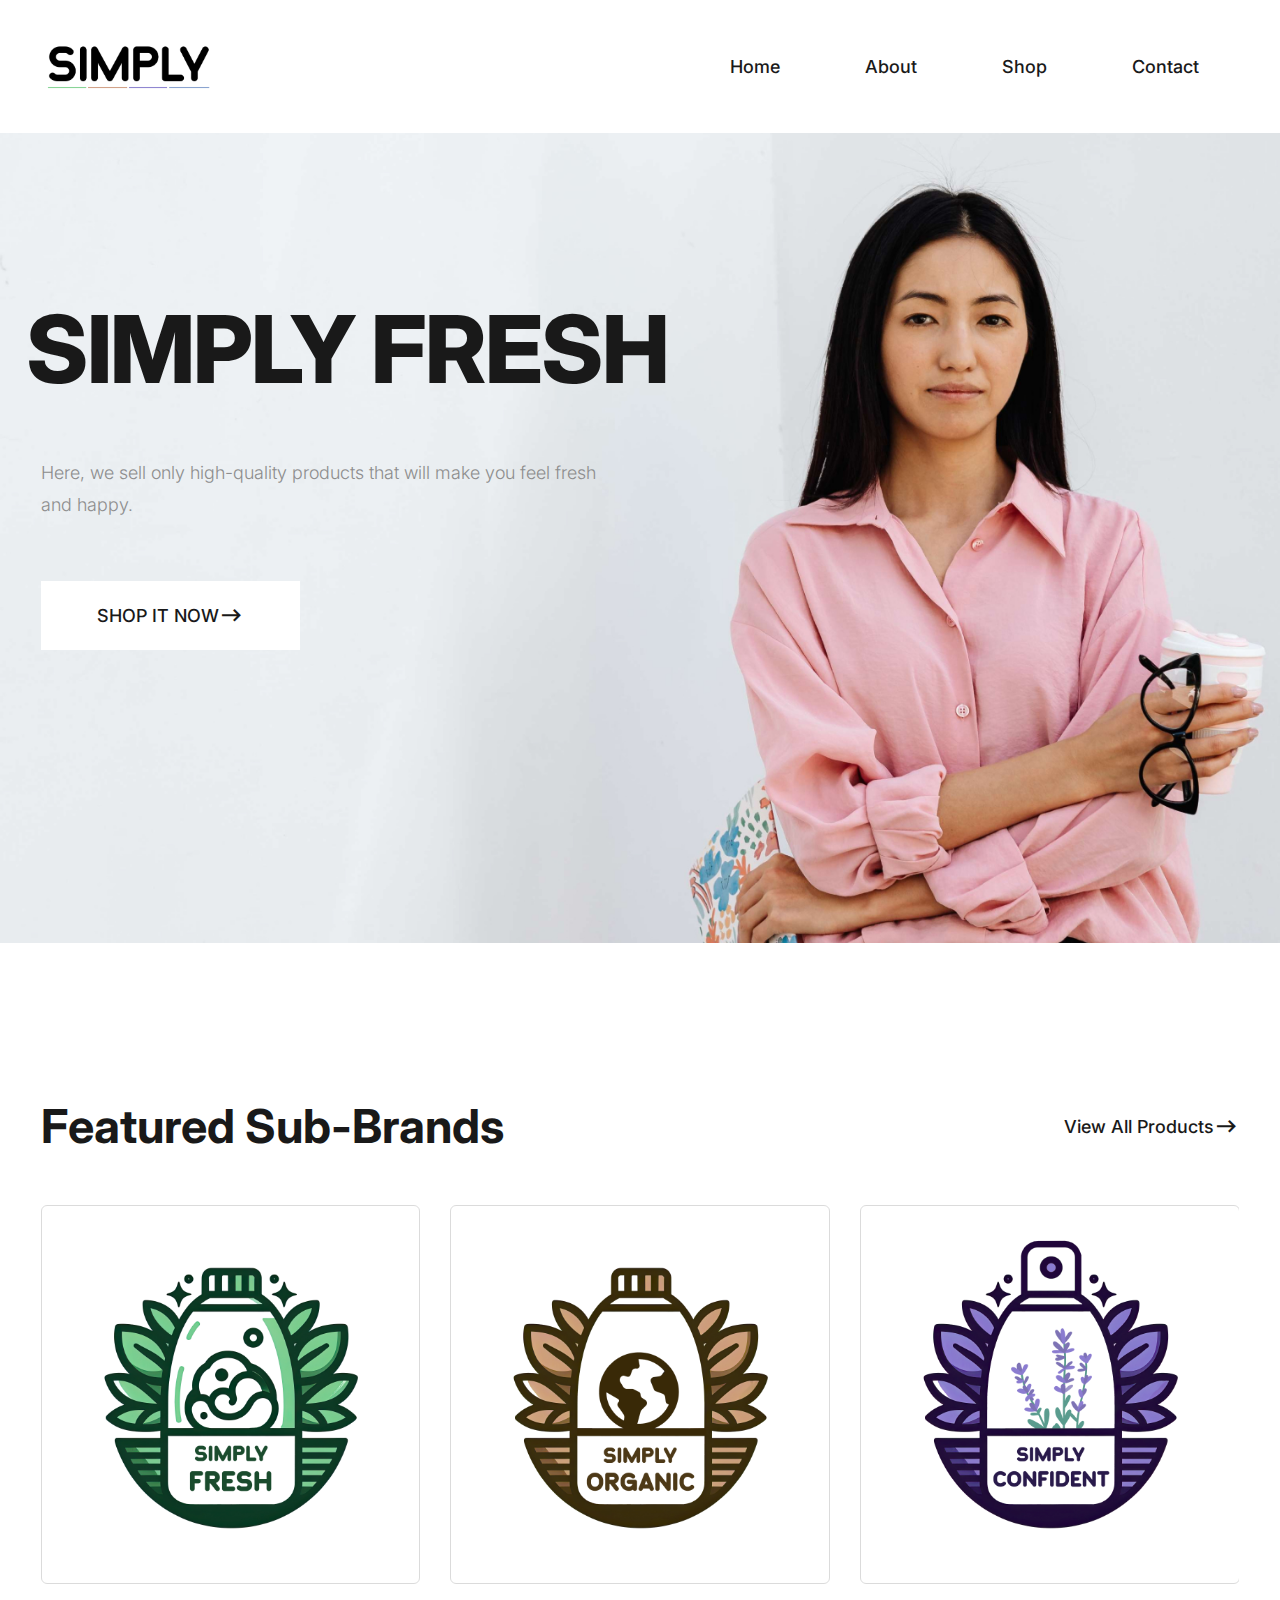
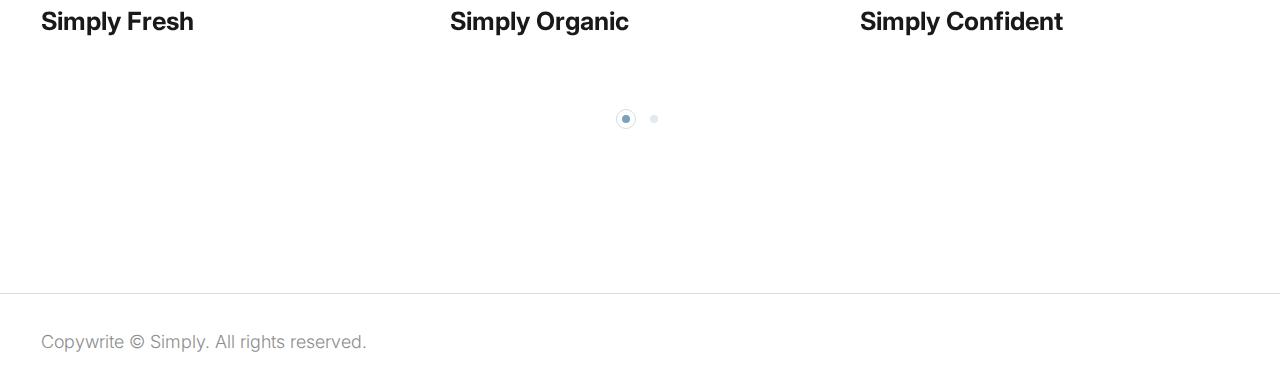
==== index.html @ 4be353be "everthing" ====
<!DOCTYPE html>
<html lang="en">
  <head>
    <title>SIMPLY</title>
    <meta charset="utf-8" />
    <meta http-equiv="X-UA-Compatible" content="IE=edge" />
    <meta name="viewport" content="width=device-width, initial-scale=1.0" />
    <meta name="format-detection" content="telephone=no" />
    <meta name="apple-mobile-web-app-capable" content="yes" />
    <meta name="author" content="" />
    <meta name="keywords" content="" />
    <meta name="description" content="" />
    <link rel="stylesheet" type="text/css" href="css/normalize.css" />
    <link rel="stylesheet" type="text/css" href="icomoon/icomoon.css" />
    <link
      rel="stylesheet"
      type="text/css"
      media="all"
      href="https://maxcdn.bootstrapcdn.com/font-awesome/4.7.0/css/font-awesome.min.css"
    />
    <link rel="stylesheet" type="text/css" href="css/vendor.css" />
    <link rel="stylesheet" type="text/css" href="style.css" />
    <link rel="preconnect" href="https://fonts.googleapis.com" />
    <link rel="preconnect" href="https://fonts.gstatic.com" crossorigin />
    <link
      href="https://fonts.googleapis.com/css2?family=Inter:wght@100;200;300;400;500;600;700;800;900&display=swap"
      rel="stylesheet"
    />
    <!-- script
    ================================================== -->
    <script src="js/modernizr.js"></script>
  </head>
  <body>
    <div class="preloader-wrapper">
      <div class="preloader"></div>
    </div>

    <div class="search-popup">
      <div class="search-popup-container">
        <form role="search" method="get" class="search-form" action="">
          <input
            type="search"
            id="search-form"
            class="search-field"
            placeholder="Type and press enter"
            value=""
            name="s"
          />
          <button type="submit" class="search-submit">
            <a href="#"><i class="icon icon-search"></i></a>
          </button>
        </form>

        <h5 class="cat-list-title">Browse Categories</h5>

        <ul class="cat-list">
          <li class="cat-list-item">
            <a href="shop.html" title="Men Jackets">Men Jackets</a>
          </li>
          <li class="cat-list-item">
            <a href="shop.html" title="Fashion">Fashion</a>
          </li>
          <li class="cat-list-item">
            <a href="shop.html" title="Casual Wears">Casual Wears</a>
          </li>
          <li class="cat-list-item">
            <a href="shop.html" title="Women">Women</a>
          </li>
          <li class="cat-list-item">
            <a href="shop.html" title="Trending">Trending</a>
          </li>
          <li class="cat-list-item">
            <a href="shop.html" title="Hoodie">Hoodie</a>
          </li>
          <li class="cat-list-item">
            <a href="shop.html" title="Kids">Kids</a>
          </li>
        </ul>
      </div>
    </div>
    <header id="header">
      <div id="header-wrap">
        <nav class="primary-nav padding-small">
          <div class="container">
            <div class="row d-flex align-items-center">
              <div class="col-lg-2 col-md-2">
                <div class="main-logo">
                  <a href="index.html">
                    <img src="images/main-logo.png" alt="logo" />
                  </a>
                </div>
              </div>
              <div class="col-lg-10 col-md-10">
                <div class="navbar">
                  <div
                    id="main-nav"
                    class="stellarnav d-flex justify-content-end right"
                  >
                    <ul class="menu-list">
                      <li>
                        <a
                          href="index.html"
                          class="item-anchor"
                          data-effect="About"
                          >Home</a
                        >
                      </li>

                      <li>
                        <a
                          href="about.html"
                          class="item-anchor"
                          data-effect="About"
                          >About</a
                        >
                      </li>

                      <li>
                        <a
                          href="shop.html"
                          class="item-anchor"
                          data-effect="shop"
                          >Shop</a
                        >
                      </li>
                      

                      <li>
                        <a
                          href="contact.html"
                          class="item-anchor"
                          data-effect="Contact"
                          >Contact</a
                        >
                      </li>
                    </ul>
                  </div>
                </div>
              </div>
            </div>
          </div>
        </nav>
      </div>
    </header>

    <section id="billboard" class="overflow-hidden">
      <button class="button-prev">
        <i class="icon icon-chevron-left"></i>
      </button>
      <button class="button-next">
        <i class="icon icon-chevron-right"></i>
      </button>
      <div class="swiper main-swiper">
        <div class="swiper-wrapper">
          <div
            class="swiper-slide"
            style="
              background-image: url('images/banner1.jpg');
              background-repeat: no-repeat;
              background-size: cover;
              background-position: center;
            "
          >
            <div class="banner-content">
              <div class="container">
                <div class="row">
                  <h2 class="banner-title">SIMPLY FRESH</h2>
                  <div class="col-md-6">
                    <p>
                      Here, we sell only high-quality products that
                      will make you feel fresh and happy.
                    </p>
                    <div class="btn-wrap">
                      <a
                        href="shop.html"
                        class="btn btn-light btn-medium d-flex align-items-center"
                        tabindex="0"
                        >Shop it now <i class="icon icon-arrow-io"></i>
                      </a>
                    </div>
                  </div>
                </div>
              </div>
            </div>
          </div>
         
            
          </div>
        </div>
      </div>
    </section>

    <section id="featured-products" class="product-store padding-large">
      <div class="container">
        <div
          class="section-header d-flex flex-wrap align-items-center justify-content-between"
        >
          <h2 class="section-title">Featured sub-brands</h2>
          <div class="btn-wrap">
            <a href="shop.html" class="d-flex align-items-center"
              >View all products <i class="icon icon icon-arrow-io"></i
            ></a>
          </div>
        </div>
        <div class="swiper product-swiper overflow-hidden">
          <div class="swiper-wrapper">
            <div class="swiper-slide">
              <div class="product-item">
                <div class="image-holder">
                  <img
                    src="images/product-item1.jpg"
                    alt="Books"
                    class="product-image"
                  />
                </div>
                
                <div class="product-detail">
                  <h3 class="product-title">
                    <a href="/">Simply Fresh</a>
                  </h3>
                </div>
              </div>
            </div>
            <div class="swiper-slide">
              <div class="product-item">
                <div class="image-holder">
                  <img
                    src="images/product-item2.jpg"
                    alt="Books"
                    class="product-image"
                  />
                </div>
                
                <div class="product-detail">
                  <h3 class="product-title">
                    <a href="/">Simply Organic</a>
                  </h3>
                  
                </div>
              </div>
            </div>
            <div class="swiper-slide">
              <div class="product-item">
                <div class="image-holder">
                  <img
                    src="images/product-item3.jpg"
                    alt="Books"
                    class="product-image"
                  />
                </div>
                
                <div class="product-detail">
                  <h3 class="product-title">
                    <a href="/">Simply Confident</a>
                  </h3>
                  
                </div>
              </div>
            </div>
            <div class="swiper-slide">
              <div class="product-item">
                <div class="image-holder">
                  <img
                    src="images/product-item4.jpg"
                    alt="Books"
                    class="product-image"
                  />
                </div>
                
                <div class="product-detail">
                  <h3 class="product-title">
                    <a href="/">Simply Needs</a>
                  </h3>
                  
                </div>
              </div>
            </div>
          </div>
        </div>
        <div class="swiper-pagination"></div>
      </div>
    </section>

    

    

    

    

    

    

    <hr />
    

    

    

    

    <div id="footer-bottom">
      <div class="container">
        <div
          class="d-flex align-items-center flex-wrap justify-content-between"
        >
          <div class="copyright">
            <p>
               Copywrite © Simply. All rights reserved.           </p>
          </div>
         
        </div>
      </div>
    </div>

    <script src="js/jquery-1.11.0.min.js"></script>
    <script src="js/plugins.js"></script>
    <script src="js/script.js"></script>
  </body>
</html>
---- icomoon/icomoon.css ----
@font-face {
  font-family: 'icomoon';
  src:  url('fonts/icomoon.eot?y7j3bk');
  src:  url('fonts/icomoon.eot?y7j3bk#iefix') format('embedded-opentype'),
    url('fonts/icomoon.ttf?y7j3bk') format('truetype'),
    url('fonts/icomoon.woff?y7j3bk') format('woff'),
    url('fonts/icomoon.svg?y7j3bk#icomoon') format('svg');
  font-weight: normal;
  font-style: normal;
  font-display: block;
}

[class^="icon-"], [class*=" icon-"] {
  /* use !important to prevent issues with browser extensions that change fonts */
  font-family: 'icomoon' !important;
  speak: never;
  font-style: normal;
  font-weight: normal;
  font-variant: normal;
  text-transform: none;
  line-height: 1;

  /* Better Font Rendering =========== */
  -webkit-font-smoothing: antialiased;
  -moz-osx-font-smoothing: grayscale;
}

.icon-chevron-down:before {
  content: "\e908";
}
.icon-mail:before {
  content: "\e914";
}
.icon-map-pin:before {
  content: "\e915";
}
.icon-phone:before {
  content: "\e916";
}
.icon-play:before {
  content: "\e917";
}
.icon-shopping-cart:before {
  content: "\e913";
}
.icon-add:before {
  content: "\e90b";
}
.icon-remove:before {
  content: "\e912";
}
.icon-tags1:before {
  content: "\e90c";
}
.icon-arrow-io:before {
  content: "\e90a";
}
.icon-chevron-left:before {
  content: "\e90d";
}
.icon-chevron-right:before {
  content: "\e90e";
}
.icon-help_outline:before {
  content: "\e90f";
}
.icon-return:before {
  content: "\e906";
}
.icon-user:before {
  content: "\e907";
}
.icon-search:before {
  content: "\e905";
}
.icon-heart:before {
  content: "\e902";
}
.icon-truck:before {
  content: "\e903";
}
.icon-cancel:before {
  content: "\e904";
}
.icon-close:before {
  content: "\e909";
}
.icon-arrow-left:before {
  content: "\e900";
}
.icon-arrow-right:before {
  content: "\e901";
}
.icon-screen-full:before {
  content: "\e910";
}
.icon-right-quote:before {
  content: "\e911";
}
.icon-linkedin2:before {
  content: "\eaca";
}
.icon-instagram:before {
  content: "\ea92";
}
.icon-star-empty:before {
  content: "\e9d7";
}
.icon-star-half:before {
  content: "\e9d8";
}
.icon-star-full:before {
  content: "\e9d9";
}
.icon-tags:before {
  content: "\f02c";
}
.icon-twitter:before {
  content: "\f099";
}
.icon-facebook:before {
  content: "\f09a";
}
.icon-facebook-f:before {
  content: "\f09a";
}
.icon-bars:before {
  content: "\f0c9";
}
.icon-navicon:before {
  content: "\f0c9";
}
.icon-reorder:before {
  content: "\f0c9";
}
.icon-youtube-play:before {
  content: "\f16a";
}
.icon-behance-square:before {
  content: "\f1b5";
}
.icon-pinterest-p:before {
  content: "\f231";
}
---- style.css ----
/*
Theme Name: Ultras
Theme URI: https://templatesjungle.com/
Author: TemplatesJungle
Author URI: https://templatesjungle.com/
Description: Ultras is specially designed product packaged for eCommerce store websites.
Version: 1.1
*/

/*--------------------------------------------------------------
This is main CSS file that contains custom style rules used in this template
--------------------------------------------------------------*/

/*------------------------------------*\
    Table of contents
\*------------------------------------*/

/*------------------------------------------------

CSS STRUCTURE:

1. VARIABLES

2. GENERAL TYPOGRAPHY
  2.1 General Styles
  2.2 Floating & Alignment
  2.3 Forms
  2.4 Lists
  2.5 Code
  2.6 Tables
  2.7 Spacing
  2.8 Utilities
  2.9 Misc
    - Row Border
    - Zoom Effect
  2.10 Buttons
    - Button Sizes
    - Button Shapes
    - Button Color Scheme
    - Button Aligns
  2.11 Section
    - Hero Section
    - Section Title
    - Section Paddings
    - Section Margins
    - Section Bg Colors
    - Content Colors
    - Content Borders

3. EXTENDED TYPOGRAPHY
  3.1 Blockquote / Pullquote
  3.2 Text Highlights

4. CONTENT ELEMENTS
  4.1 Tabs
  4.2 Accordions

5. BLOG STYLES
  5.1 Blog Single Post
  5.2 About Author
  5.3 Comments List
  5.4 Comments Form3

6. SITE STRUCTURE
  6.1 Header
    - Header Menu
    - Nav Sidebar
  6.2 Billboard
  6.3 About Us Section
  6.4 Video Section
  6.5 Selling Products Section
  6.6 Quotation Section
  6.7 Latest Blogs Section
  6.8 Newsletter Section
  6.9 Instagram Section
  6.10 Footer
    - Footer Top
    - Footer Bottom

7. OTHER PAGES
  7.1 About Page
  7.2 Product Detail
    -Quantity
  7.3 Shop Page & Blog Page
    -Sidebar
    -Pagination
  7.4 Shop List Page
  7.5 Single Product
   -Single Product Information
   -Product Tabs
  7.6 Single Post Page
  7.7 Cart Page
  7.8 Wishlist Page
  7.9 Checkout Page
  7.10 Home2 Page
   -Billboard
   -Video Section
   -Categories
  7.11 Coming Soon Page
  7.12 Login Page
  7.13 Error Page
  7.14 Styles Page

    
/*--------------------------------------------------------------
/** 1. VARIABLES
--------------------------------------------------------------*/
:root {
    /* widths for rows and containers
     */
    --header-height       : 160px;
    --header-height-min   : 80px;
}
/* on mobile devices below 600px
 */
@media screen and (max-width: 600px) {
    :root {
        --header-height : 100px;
        --header-height-min   : 80px;
    }
}
/* Theme Colors */
:root {
    --accent-color       : #8d8d8d;
    --dark-color         : #191919;
    --light-color        : #fff;
    --grey-color         : #dbdbdb;
    --light-grey-color   : #fafafa;
    --primary-color      : #6995B1;
    --light-primary-color   : #eef1f3;
}

/* Fonts */
:root {
    --body-font           : "Inter", sans-serif;
    --heading-font        : "Inter", sans-serif;
}


/*----------------------------------------------*/
/* 2 GENERAL TYPOGRAPHY */
/*----------------------------------------------*/

/* 2.1 General Styles
/*----------------------------------------------*/
*, *::before, *::after {
  -webkit-box-sizing: border-box;
  -moz-box-sizing: border-box;
  box-sizing: border-box;
}
html {
  box-sizing: border-box;
}
body {
  font-family: var(--body-font);
  font-size: 18px;
  font-weight: 300;
  line-height: 2;
  color: var(--accent-color);
  margin: 0;
}
body.no-scroll {
    overflow: hidden;
}
a {
  color: var(--dark-color);
  text-decoration: none;
  transition: 0.3s color ease-out;
}
p>a {
  color: var(--primary-color);
}
a.light {
  color: var(--light-color);
}
a:hover {
  text-decoration: none;
  color: var(--primary-color);
}
ul, ol {
  margin-top: 0;
  margin-bottom: 10px;
  margin-left: 0;
}
ul ul,
ol ul,
ul ol,
ol ol {
  margin-top: 5px;
  margin-bottom: 0;
}
ul li, ol li {
  margin-bottom: 5px;
  outline: 0;
}
ul li.active a{
  color: var(--dark-color);
}
ul li:last-child,
ol li:last-child {
  margin-bottom: 0;
}
dl {
  margin-top: 0;
  margin-bottom: 2rem;
}
dt,
dd {
  line-height: 1.42857143;
}
dt {
  font-weight: bold;
}
dd {
  margin-left: 0;
}
button, input, select, textarea {
  font-family: inherit;
  font-size: inherit;
  line-height: inherit;
  outline: 0;
}
figure {
  margin: 0;
}
img {
  display: inline-block;
  border: 0;
  max-width: 100%;
  height: auto;
  vertical-align: middle;
}
::selection {
  background: var(--primary-color);
  color: var(--light-color);
  text-shadow: none;
}
::-moz-selection {
  background: var(--primary-color);
  color: var(--light-color);
  text-shadow: none;
}

::-webkit-input-placeholder {
    color: #7A7A7A; /* WebKit browsers */
}
:-ms-input-placeholder {
    color: #7A7A7A;/* Internet Explorer 10+ */
}

/* Typography */
/*----------------------------------------------*/

h1, .h1, h2, .h2, h3, .h3, h4, .h4, h5, .h5, h6, .h6 {
  font-family: var(--heading-font);
  color: var(--dark-color);
  line-height: 1.2;
}
h1.light, .h1, h2.light, .h2, h3.light, .h3, h4.light, .h4, h5.light, .h5, h6.light, .h6 {
  color: var(--light-color);
}
h1, h2, h3 {
  margin: 25px 0;
  text-transform: capitalize;
}
h5, h6 {
  letter-spacing: 1px;
}
h1, .h1 {
  font-size: 3em;
  line-height: 1.4;
}
h2, .h2 {
  font-size: 2em;
  line-height: 1.4;
}
h3, .h3 {
  font-size: 1.4em;
  line-height: 1.4;
}
h4, .h4 {
  font-size: 1.1em;
  line-height: 1.4;
}
h5, .h5 {
  font-size: .83em;
  line-height: 1.25;
}
h6, .h6 {
  font-size: .67em;
  line-height: 1.1;
}
h1 a, h2 a, h3 a, h4 a, h5 a, h6 a {
  font-weight: inherit;
  color: inherit;
  text-decoration: none;
}
p {
   font-family: var(--body-font);
   font-size: 18px;
   line-height: 1.8;
   margin: 0 0 20px 0;
}
p.dark {
    color: var(--dark-color);
}
p.light {
    color: var(--light-color);
}
p:empty {
  display: none;
}
small {
  font-size: 85%;
}
mark {
  background-color: var(--grey-color);
  padding: 0.28rem;
}
dfn, cite, em, i {
  font-style: italic;
}
::placeholder {
    color: var(--grey-color);
}

/*----------------------------------------------*/
/* 2.1 Floating & Alignment */
/*----------------------------------------------*/

.align-left {
  float: left;
  text-align: left;
}
.align-right {
  float: right;
  text-align: right;
}
.align-center {
  display: block;
  margin-left: auto;
  margin-right: auto;
  text-align: center;
}
/**::after,*/
.container::after,
.row::after,
.clearfix::after {
  display: block;
  clear: both;
  content: "";
}

/** Text Align
--------------------------------------------------------------*/
.text-left {
  text-align: left;
}
.text-right {
  text-align: right;
}
.text-center {
  text-align: center;
}
.text-justify {
  text-align: justify;
}
.text-nowrap {
  white-space: nowrap;
}
.text-lead {
  font-size: 120%;
  line-height: 1.7em;
}
.text-lead strong {
  font-size: 115%;
  font-weight: 500;
}
.text-muted {
  color: var(--primary-color);
}
.text-primary {
  color: var(--primary-color) !important;
}
.text-hide {
  font: 0/0 a;
  color: transparent;
  text-shadow: none;
  background-color: transparent;
  border: 0;
}

/*------------------------------------------------
/* 2.3 Forms
–––––––––––––––––––––––––––––––––––––––––––––––––– */
input[type="email"],
input[type="number"],
input[type="search"],
input[type="text"],
input[type="tel"],
input[type="url"],
input[type="password"],
textarea,
select {
    height: 50px;
    padding: 6px 15px;
    background-color: var(--light-background-color);
    border: 1px solid var(--grey-color);
    border-radius: 4px;
    box-shadow: none;
    box-sizing: border-box; 
  }
/* Removes awkward default styles on some inputs for iOS */
input[type="email"],
input[type="number"],
input[type="search"],
input[type="text"],
input[type="tel"],
input[type="url"],
input[type="password"],
textarea {
  -webkit-appearance: none;
     -moz-appearance: none;
          appearance: none; }
textarea {
  min-height: 130px;
  padding-top: 6px;
  padding-bottom: 6px; }
input[type="email"]:focus,
input[type="number"]:focus,
input[type="search"]:focus,
input[type="text"]:focus,
input[type="tel"]:focus,
input[type="url"]:focus,
input[type="password"]:focus,
textarea:focus,
select:focus {
  border: 1px solid var(--grey-color);
  outline: 0; }
label,
legend {
  display: block;
  margin-bottom: .5rem;
  font-weight: 600; 
}
fieldset {
  padding: 0;
  border-width: 0; 
}
input[type="checkbox"],
input[type="radio"] {
  display: inline; }
label > .label-body {
  display: inline;
  margin-left: .5rem;
  font-weight: normal; }

/*------------------------------------------------
/* 2.4 Lists
–––––––––––––––––––––––––––––––––––––––––––––––––– */
ul {
  list-style: circle inside; }
ol {
  list-style: decimal inside; }
ol, ul {
  padding-left: 0;
  margin-top: 0; }
ul ul,
ul ol,
ol ol,
ol ul {
  margin: 1.5rem 0 1.5rem 3rem;
  font-size: 90%; }
li {
  margin-bottom: 1rem; }

/*------------------------------------------------
/* 2.5 Code
–––––––––––––––––––––––––––––––––––––––––––––––––– */
code {
  padding: .2rem .5rem;
  margin: 0 .2rem;
  border-radius: 4px; 
  background-color: var(--accent-color);
  color: var(--light-color);
}
pre > code {
  display: block;
  padding: 1rem 1.5rem;
  white-space: normal; 
  }

/*------------------------------------------------
/* 2.6 Tables
–––––––––––––––––––––––––––––––––––––––––––––––––– */
th,
td {
  padding: 12px 15px;
  text-align: left;
   }
th:first-child,
td:first-child {
  padding-left: 0; 
  }
th:last-child,
td:last-child {
  padding-right: 0; 
  }

/*------------------------------------------------
/* 2.7 Spacing
–––––––––––––––––––––––––––––––––––––––––––––––––– */
button,
.button {
  margin-bottom: 1rem; }
input,
textarea,
select,
fieldset {
  margin-bottom: 1.5rem; }
pre,
blockquote,
dl,
figure,
table,
form {
  margin-bottom: 2rem; 
}

/*------------------------------------------------
/* 2.8 Utilities
–––––––––––––––––––––––––––––––––––––––––––––––––– */
.u-full-width {
  width: 100%;
  box-sizing: border-box; 
}
.u-max-full-width {
  max-width: 100%;
  box-sizing: border-box; 
}
.u-pull-right {
  float: right; 
}
.u-pull-left {
  float: left; 
}
.list-icon i {
  margin-right: 10px;
}
.list-unstyled {
  list-style: none;
}
.txt-fx .letter {
  opacity: 0;
}
.text-uppercase {
  text-transform: uppercase;
}
.text-capitalize {
  text-transform: capitalize;
}
.overflow-hidden {
    overflow: hidden;
}
.hide {
    display: none !important;
}

/* display flex utilities */
.d-flex {
  display: -ms-flexbox !important;
  display: flex !important;
}
.flex-wrap {
  -ms-flex-wrap: wrap !important;
  flex-wrap: wrap !important;
}

.justify-content-end {
  -ms-flex-pack: justify !important;
  justify-content: end !important;
}
.justify-content-center {
  -ms-flex-pack: justify !important;
  justify-content: center !important;
}
.justify-content-evenly {
  -ms-flex-pack: justify !important;
  justify-content: space-evenly !important;
}
.justify-content-between {
  -ms-flex-pack: justify !important;
  justify-content: space-between !important;
}

.align-items-center {
  -ms-flex-align: center !important;
  align-items: center !important;
}
.align-items-baseline {
  -ms-flex-align: baseline !important;
  align-items: baseline !important;
}
/* disable selction in section title */
.noselect {
  -webkit-touch-callout: none; /* iOS Safari */
    -webkit-user-select: none; /* Safari */
     -khtml-user-select: none; /* Konqueror HTML */
       -moz-user-select: none; /* Old versions of Firefox */
        -ms-user-select: none; /* Internet Explorer/Edge */
            user-select: none; /* Non-prefixed version, currently
                                  supported by Chrome, Edge, Opera and Firefox */
}

/*------------------------------------------------
/* 2.9 Misc
–––––––––––––––––––––––––––––––––––––––––––––––––– */
/* -Row Border
------------------------------------------*/
hr {
  margin-top: 2rem;
  margin-bottom: 2rem;
  border-width: 0;
  border-top: 1px solid var(--grey-color); 
}

/* -Zoom Effect
------------------------------------------*/
.zoom-effect {
    position: relative;
    overflow: hidden;
}
.zoom-effect img {
    max-width: 100%;
    -webkit-transition: 0.6s ease-out;
    -moz-transition: 0.6s ease-out;
    transition: 0.6s ease-out;
}
.zoom-effect:hover img {
    -webkit-transform: scale(1.1,1.1);
    -moz-transform: scale(1.1,1.1);
    transform: scale(1.1,1.1);
}
.zoom-effect:before {
    content: "";
    display: block;
    width: 100%;
    height: 100%;
    top: 0;
    left: 0;
    position: absolute;
    background: rgba(0,0,0,0.3);
    z-index: 2;
    opacity: 0;
    -moz-transition: 0.5s ease;
    -webkit-transition: 0.5s ease;
    transition: 0.5s ease;
}
.zoom-effect:hover:before {
    opacity: 1;
    cursor: pointer;
}


/*--------------------------------------------------------------
/** 2.10 Buttons
--------------------------------------------------------------*/
a.btn,
input[type="button"],
input[type="submit"],
input[type="reset"],
input[type="file"],
button {
  background-image: none;
  background: var(--dark-color);
  text-decoration: none !important;
  display: inline-block;
  position: relative;
  border: 2px solid transparent;
  border-radius: 0;
  padding: 0.75em 1.5em;
  margin-top: 15px;
  font-family: var(--body-font);
  font-size: 15px;
  font-weight: 500;
  line-height: normal;
  text-align: center;
  text-transform: uppercase;
  color: var(--light-color);
  z-index: 1;
  cursor: pointer;
  white-space: nowrap;
  vertical-align: middle;
  -webkit-transition: all 0.3s ease-in;
  transition: all 0.3s ease-in;
  -ms-touch-action: manipulation;
  touch-action: manipulation;
  -webkit-user-select: none;
  -moz-user-select: none;
  -ms-user-select: none;
  user-select: none;
}
.btn:hover,
.btn:focus,
input[type="button"]:focus,
input[type="button"]:hover,
input[type="submit"]:focus,
input[type="submit"]:hover,
input[type="reset"]:focus,
input[type="reset"]:hover,
input[type="file"]:focus,
input[type="file"]:hover,
button:focus,
button:hover {
  text-decoration: none;
  outline: 0;
}
.light .btn:hover {
  color: var(--light-color);
}
.btn:last-child {
  margin-right: 0;
}
.btn:active,
.btn.btn-outline-light:active,
.btn.btn-outline-dark:active,
.btn.btn-outline-accent:active,
input[type="button"]:active,
input[type="submit"]:active,
input[type="reset"]:active,
input[type="file"]:active,
button:active {
  outline: 0;
  background-image: none;
  -webkit-box-shadow: inset 0 1px 3px rgba(0, 0, 0, 0.3);
  box-shadow: inset 0 1px 3px rgba(0, 0, 0, 0.3);
}
.btn.disabled,
.btn[disabled],
fieldset[disabled] .btn {
  cursor: not-allowed;
  opacity: 0.65;
  box-shadow: none;
}
a.btn.disabled,
fieldset[disabled] a.btn {
  pointer-events: none;
}

/* - Button Sizes
------------------------------------------------------------- */
.btn.btn-small {
  padding: 0.8em 1.8em;
  font-size: 0.65em;
}
.btn.btn-medium {
  padding: 1.1em 3.0em;
  font-size: 1.0em;
}
.btn.btn-large {
  padding: 1.5em 5.5em;
  font-size: 1.3em;
}

/* - Button Shapes
------------------------------------------------------------- */
.btn.btn-rounded,
.btn.btn-rounded::after {
  border-radius: 6px;
}
.btn.btn-pill,
.btn.btn-pill::after {
  border-radius: 2em;
}
/* button outline */
.btn.btn-outline-dark,
.btn.btn-outline-light,
.btn.btn-outline-accent {
  background: transparent;
  text-shadow: none;
  box-shadow: none;
}
.btn.btn-outline-dark:hover::after,
.btn.btn-outline-light:hover::after {
  background-color: transparent;
}
.btn.btn-outline-dark {
  border-color: rgba(0,0,0,1);
  color: var(--dark-color);
}
.btn.btn-outline-dark:hover {
  background: var(--dark-color);
  color: var(--light-color);
}
.btn.btn-outline-accent {
  border-color: var(--accent-color);
  color: var(--accent-color);
}
.btn.btn-outline-accent:hover {
  background: var(--accent-color);
  color: var(--light-color);
}
.btn.btn-outline-light {
  border-color: rgba(255,255,255,0.5);
  color: var(--light-color);
}
.btn.btn-outline-light:hover {
  border-color: rgba(0,0,0,0.5);
  color: var(--dark-color);
}
.btn.btn-outline-primary {
  background: transparent;
  border-color: var(--primary-color);
  color: var(--dark-color);
}
.btn.btn-outline-primary:hover {
  border-color: var(--dark-color);
  color: var(--dark-color) !important;
}
.btn.btn-full {
  display: block;
  margin: .85em 0;
  width: 100%;
  text-align: center;
}

/* - Buttons Color Scheme
------------------------------------------------------------- */
.btn.btn-dark {
  background: var(--dark-color);
  color: var(--light-color);
}
.btn.btn-dark:hover {
  background: var(--primary-color);
}
.btn.btn-light {
  background: var(--light-color);
  color: var(--dark-color);
}
.btn.btn-light:hover {
  background: var(--dark-color);
  color: var(--light-color);
}
.btn.btn-grey {
  background: var(--grey-color);
  color: var(--dark-color);
}
.btn.btn-grey:hover {
  background: var(--primary-color);
  color: var(--light-color);
}
.btn.btn-accent {
  color: var(--light-color);
  background-color: var(--accent-color);
}
.btn.btn-accent:hover {
  color: var(--light-color) !important;
  background-color: var(--primary-color);
}
.btn.btn-primary {
  background: var(--primary-color);
  color: var(--light-color);
}
.btn.btn-primary:hover {
  background-color: var(--dark-color);
  color: var(--light-color);
}

/* - Buttons Aligns
------------------------------------------------------------- */
.btn-left{
  text-align: left;
  display: block;
}
.btn-center{
  text-align: center;
  display: block;
}
.btn-right{
  text-align: right;
  display: block;
}

/* - Buttons With Arrow
------------------------------------------------------------- */
.btn-wrap {
  font-weight: 500;
  text-transform: capitalize;
  width: fit-content;
}
.btn-wrap:hover i.icon.icon-arrow-io {
  transform: translate3d(5px,0,0) rotate(-180deg);
}
.btn-wrap i.icon.icon-arrow-io {
  display: inline-block;
  font-size: 1.4em;
  transform: rotate(-180deg);
  transition: transform 0.3s ease-out;
}

/*----------------------------------------------*/
/* 2.11 Images */
/*----------------------------------------------*/

/*--- Image Dimension
-----------------------------------------------*/
img.video-image,
img.post-image,
img.insta-image {
    width: 100%;
    height: auto;
    object-fit: cover;
}
img.large-image {
    width: 100%;
    height: 660px;
    object-fit: cover;
}
img.small-image {
    width: 100%;
    height: 320px;
    object-fit: cover;
}
img.single-image {
    width: 100%;
    height: 810px;
    object-fit: cover;
}
img.brand-image {
    max-width: 100%;
    height: auto;
    margin: 20px;
}

/*--- Image Shape
-----------------------------------------------*/
img.image-rounded {
   border-radius: 10px;
}
img.image-circle {
   border-radius: 50%;
}

/*----------------------------------------------*/
/* 2.12 Section */
/*-----------------------------------------------------------*/

/* site-banner */
/*----------------------------------------------*/
.site-banner{
  text-align: center;
}
.site-banner h1.page-title{
    font-size: 7.2em;
    font-weight: 800;
    line-height: 1em;
    letter-spacing: -0.02em;
    text-transform: capitalize;
    color: var(--dark-color);
}
.breadcrumbs a:hover{
  color: var(--accent-color);
}
.breadcrumbs{
  color: var(--accent-color);
}
.breadcrumbs .item{
  text-transform: capitalize;
}
@media screen and (max-width: 1099px) {
  .site-banner h1.page-title{
      font-size: 6em;
  }
}
@media screen and (max-width: 768px) {
  .site-banner h1.page-title{
      font-size: 4.6em;
  }
}
@media screen and (max-width: 600px) {
  .site-banner h1.page-title{
      font-size: 3.2em;
  }
}

/* Hero section
/*----------------------------------------------*/
.hero-section {
    position: relative;
}
.hero-section h2 {
    font-size: 1.8em;
    text-transform: none;
}

/*--- Section Title
-----------------------------------------------*/
.section-header {
    width: 100%;
    padding-bottom: 20px;
}
.section-title {
    font-size: 2.6em;
    font-weight: 700;
}

/*--- Widget Title
-----------------------------------------------*/
h5.widget-title {
    letter-spacing: 0;
    font-size: 1.3em;
    font-weight: 800;
    margin-top: 0;
    margin-bottom: 20px;
}

/*--- Product Title
-----------------------------------------------*/
h2.product-title{
    font-size: 2.6em;
    margin: 0;
}

/* - Section Padding
--------------------------------------------------------------*/
.padding-xsmall {
  padding-top: 0.5em;
  padding-bottom: 0.5em;
}
.padding-small {
  padding-top: 2em;
  padding-bottom: 2em;
}
.padding-medium {
  padding-top: 4em;
  padding-bottom: 4em;
}
.padding-large {
  padding-top: 7em;
  padding-bottom: 7em;
}
.padding-xlarge {
  padding-top: 9.5em;
  padding-bottom: 9.5em;
}
.padding-2xlarge {
  padding-top: 15em;
  padding-bottom: 15em;
}

/* no padding */
.no-padding-top {
  padding-top: 0 !important;
}
.no-padding-bottom {
  padding-bottom: 0 !important;
}
.no-gutter {
  padding: 0 !important;
}

/* no padding and margin */
.no-padding {
  padding: 0;
}
.no-margin {
  margin: 0;
}
.no-margin-bottom {
  margin-bottom: 0 !important;
}

/* - Section margin
--------------------------------------------------------------*/
.margin-small {
  margin-top: 3em;
  margin-bottom: 3em;
}
.margin-medium {
  margin-top: 4.5em;
  margin-bottom: 4.5em;
}
.margin-large {
  margin-top: 6em;
  margin-bottom: 6em;
}
.margin-xlarge {
  margin-top: 7.5em;
  margin-bottom: 7.5em;
}

@media only screen and (max-width: 768px) {
  .margin-small,
  .margin-medium,
  .margin-large,
  .margin-xlarge {
    margin-top: 1em;
    margin-bottom: 1em;
  }
}

/* - Section Bg Colors
--------------------------------------------------------------*/
.bg-light {
  background-color: var(--light-color) !important;
}
.bg-accent {
  background-color: var(--accent-color) !important;
}
.bg-grey {
  background-color: var(--grey-color) !important;
}
.bg-dark-grey {
  background-color: var(--dark-grey-color) !important;
}
.bg-light-grey {
  background-color: var(--light-grey-color) !important;
}
.bg-primary {
  background-color: var(--primary-color) !important;
}
.bg-light-primary {
  background-color: var(--light-primary-color) !important;
}

/* - Content Colors
--------------------------------------------------------------*/
.content-light h1, .content-light h2, .content-light h3, .content-light h4, .content-light h5, .content-light h6 {
  color: var(--light-color);
}
.primary-color h1, .primary-color h2, .primary-color h3, .primary-color h4, .primary-color h5, .primary-color h6 {
  color: var(--primary-color);
}
.content-light a,
.content-light {
  color: var(--light-color);
}
.content-light a:hover {
  color: var(--light-color);
}
.content-light li.menu-item .icon{
    color: var(--light-color);
}
.content-dark h1, .content-dark h2, .content-dark h3, .content-dark h4, .content-dark h5, .content-dark h6 {
  color: var(--dark-color);
}
.content-dark a,
.content-dark {
  color: var(--dark-color);
}
.content-dark a:hover {
  color: var(--dark-color);
}
.content-dark li.menu-item .icon{
    color: var(--dark-color);
}

/* - Content Border
--------------------------------------------------------------*/
table.border-bottom tr {
    border-bottom: 1px solid rgba(0,0,0,0.125);
}
.content-light table.border-bottom tr {
    border-bottom: 1px solid rgba(255,255,255,0.3);
}
.border-top {
   border-top: 1px solid rgba(0,0,0,0.125);
}
.content-light .border-top {
   border-top: 1px solid rgba(255,255,255,0.3);
}
.border-right {
   border-right: 1px solid rgba(0,0,0,0.125);
}
.content-light .border-right {
   border-bottom: 1px solid rgba(255,255,255,0.3);
}
.border-bottom {
   border-bottom: 1px solid rgba(0,0,0,0.125);
}
.content-light .border-bottom {
   border-bottom: 1px solid rgba(255,255,255,0.3);
}
.border-left {
   border-left: 1px solid rgba(0,0,0,0.125);
}
.content-light .border-left {
   border-left: 1px solid rgba(255,255,255,0.3);
}

/* - Content Border None
--------------------------------------------------------------*/
.no-border-top {
   border-top: none !important;
}
.no-border-right {
   border-right: none !important;
}
.no-border-bottom {
   border-bottom: none !important;
}
.no-border-left {
   border-left: none !important;
}

/*====================================================================*/
/* 3. EXTENDED TYPOGRAPHY */
/*====================================================================*/
/*----------------------------------------------*/
/* 3.1 Blockquote /Pullquote */
/*----------------------------------------------*/
.single-post .content p:first-child, 
.quote blockquote, blockquote, 
.single-post .content blockquote p, 
.pullquote-right, 
.pullquote-left {
    font-family: var(--heading-font);
    font-size: 1.5em;
    line-height: 1.4em;
    font-weight: 500;
    letter-spacing: 2px;
    font-style: normal;
    margin: 0 0 20px;
    padding: 20px 40px;
}
.pullquote-right, .pullquote-left {
  width: 40%;
} 
blockquote cite {
  display: block;
  font-size: 0.8em;
  margin-top: 20px;
  font-style: italic;
}
.pullquote-left {
  float: left;
  margin: 20px 20px 20px 0;
} 
.pullquote-right {
  float: right;
  margin: 20px 0 20px 20px;
}
  
/*----------------------------------------------*/
/* 3.2 Text Highlights */
/*----------------------------------------------*/
.highlight {
  background: var(--primary-color);
  color: var(--light-color);
  padding: 1px 5px;
}

/*====================================================================*/
/* 4. CONTENT ELEMENTS */
/*====================================================================*/

/*--------------------------------------------------------------
/** 4.1 General Tabs
--------------------------------------------------------------*/
.nav {
  display: flex;
  flex-wrap: wrap;
  padding-left: 0;
  margin-bottom: 0;
  list-style: none;
}
.nav-link {
  display: block;
  padding: 0.5rem 1rem;
  text-decoration: none;
  transition: color 0.15s ease-in-out, background-color 0.15s ease-in-out, border-color 0.15s ease-in-out;
}
@media (prefers-reduced-motion: reduce) {
  .nav-link {
    transition: none;
  }
}
.nav-link:hover, .nav-link:focus {
  color: var(--accent-color);
}
.nav-link.disabled {
  color: #6c757d;
  pointer-events: none;
  cursor: default;
}
.nav-tabs {
  border-bottom: 1px solid #dee2e6;
}
.nav-tabs .nav-link {
  color: #999;
  padding: 10px 30px;
  margin-bottom: -1px;
  background: none;
  border: 1px solid transparent;
  border-top-left-radius: 0.25rem;
  border-top-right-radius: 0.25rem;
}
.nav-tabs .nav-link:hover, .nav-tabs .nav-link:focus {
  border-color: #e9ecef #e9ecef #dee2e6;
  isolation: isolate;
}
.nav-tabs .nav-link.disabled {
  color: #6c757d;
  background-color: transparent;
  border-color: transparent;
}
.nav-tabs .nav-link.active,
.nav-tabs .nav-item.show .nav-link {
  color: #495057;
  border-color: #dee2e6 #dee2e6 #fff;
}
.nav-tabs .dropdown-menu {
  margin-top: -1px;
  border-top-left-radius: 0;
  border-top-right-radius: 0;
}
.nav-pills .nav-link {
  background: none;
  border: 0;
  border-radius: 0.25rem;
}
.nav-pills .nav-link.active,
.nav-pills .show > .nav-link {
  color: #fff;
  background-color: #0d6efd;
}
.nav-fill > .nav-link,
.nav-fill .nav-item {
  flex: 1 1 auto;
  text-align: center;
}
.nav-justified > .nav-link,
.nav-justified .nav-item {
  flex-basis: 0;
  flex-grow: 1;
  text-align: center;
}
.nav-fill .nav-item .nav-link,
.nav-justified .nav-item .nav-link {
  width: 100%;
}
.bootstrap-tabs .tab-content {
  padding: 20px 0;
}
.bootstrap-tabs .tab-content > .tab-pane {
  display: none;
}
.bootstrap-tabs .tab-content > .active {
  display: block;
}

/*--------------------------------------------------------------
/** 4.2 Accordions
--------------------------------------------------------------*/
.collapse:not(.show) {
  display: none;
}
.collapsing {
  height: 0;
  overflow: hidden;
  transition: height 0.35s ease;
}
@media (prefers-reduced-motion: reduce) {
  .collapsing {
    transition: none;
  }
}
.accordion-button {
  position: relative;
  display: flex;
  align-items: center;
  width: 100%;
  padding: 1rem 1.25rem;
  margin: 0;
  font-size: 1rem;
  color: var(--dark-color);
  text-align: left;
  border: 0;
  border-radius: 0;
  box-shadow: none;
  overflow-anchor: none;
  background-color: var(--light-background-color);
  transition: color 0.15s ease-in-out, background-color 0.15s ease-in-out, border-color 0.15s ease-in-out, box-shadow 0.15s ease-in-out, border-radius 0.15s ease;
}
@media (prefers-reduced-motion: reduce) {
  .accordion-button {
    transition: none;
  }
}
.accordion-button:not(.collapsed)::after {
  background-image: url(data:image/svg+xml,%3csvg xmlns='http://www.w3.org/2000/svg' viewBox='0 0 16 16' fill='%23212529'%3e%3cpath fill-rule='evenodd' d='M1.646 4.646a.5.5 0 0 1 .708 0L8 10.293l5.646-5.647a.5.5 0 0 1 .708.708l-6 6a.5.5 0 0 1-.708 0l-6-6a.5.5 0 0 1 0-.708z'/%3e%3c/svg%3e);
  transform: rotate(-180deg);
}
.accordion-button::after {
  flex-shrink: 0;
  width: 1.25rem;
  height: 1.25rem;
  margin-left: auto;
  content: "";
  background-image: url("data:image/svg+xml,%3csvg xmlns='http://www.w3.org/2000/svg' viewBox='0 0 16 16' fill='%23212529'%3e%3cpath fill-rule='evenodd' d='M1.646 4.646a.5.5 0 0 1 .708 0L8 10.293l5.646-5.647a.5.5 0 0 1 .708.708l-6 6a.5.5 0 0 1-.708 0l-6-6a.5.5 0 0 1 0-.708z'/%3e%3c/svg%3e");
  background-repeat: no-repeat;
  background-size: 1.25rem;
  transition: transform 0.2s ease-in-out;
}
@media (prefers-reduced-motion: reduce) {
  .accordion-button::after {
    transition: none;
  }
}
.accordion-button:hover {
  z-index: 2;
}
.accordion-button:focus {
  z-index: 3;
  outline: 0;
  box-shadow: none;
}
.accordion-header {
  margin: 0;
}
.accordion-item {
  background-color: var(--light-background-color);
  border-bottom: 1px solid rgba(0, 0, 0, 0.125);
}
.accordion-body {
  padding: 1rem 1.25rem;
}
.accordion-flush .accordion-collapse {
  border-width: 0;
}
.accordion-flush .accordion-item {
  border-right: 0;
  border-left: 0;
  border-radius: 0;
}
.accordion-flush .accordion-item:first-child {
  border-top: 0;
}
.accordion-flush .accordion-item:last-child {
  border-bottom: 0;
}
.accordion-flush .accordion-item .accordion-button {
  border-radius: 0;
}

/*--- Tooltip
-----------------------------------------------*/
.tooltip .tooltip-text {
    width: 120px;
    background-color: var(--primary-color);
    color: var(--light-color);
    font-size: 14px;
    text-align: center;
    position: absolute;
    top: -49px;
    left: -40px;
    z-index: 1;
    padding: 10px 0;
    visibility: hidden;
    border-radius: 20px;
}
.tooltip:hover .tooltip-text {
  visibility: visible;
}


/*====================================================================*/
/* 5. BLOG STYLES */
/*====================================================================*/

/* 5.1 Blog Single Post
------------------------------------------*/
/* breadcrumbs */
.breadcrumbs span {
  display: inline-block;
}

/* 5.2 About Author
------------------------------------------*/
.author-post {
  padding-left: 30px;
}
.author-post h4 {
  margin: 0;
  font-weight: 700;
  text-transform: none;
}

/* 5.3 Comments List
------------------------------------------*/
.comment-list .comment-item {
    display: flex;
}
.comment-item .comment-meta {
    display: flex;
    align-items: baseline;
}
.comment-meta span.meta-date {
    font-size: 13px;
    padding-right: 50px;
}
.comments-wrap .child-comments {
  padding-left: 50px;
}
.commentor-image {
  width: 80px;
  height: 80px;
}
/* 5.4 Comments Form
------------------------------------------*/
.comment-respond .comment-form {
  display: flex;
}

/*----------------------------------------------*/
/* 6. SITE STRUCTURE */
/*----------------------------------------------*/

/* 6.1 Header
--------------------------------------------------------------*/

/* Preloader */
.preloader-wrapper {
  width: 100%;
  height: 100vh;
  margin: 0 auto;
  position: absolute;
  top: 0;
  left: 0;
  z-index: 999900;
  background: #fff;
}

.preloader-wrapper .preloader {
  margin: 20% auto 0;
  transform: translateZ(0);
}

.preloader:before,
.preloader:after {
  content: '';
  position: absolute;
  top: 0;
}

.preloader:before,
.preloader:after,
.preloader {
  border-radius: 50%;
  width: 2em;
  height: 2em;
  animation: animation 1.2s infinite ease-in-out;
}

.preloader {
  animation-delay: -0.16s;
}

.preloader:before {
  left: -3.5em;
  animation-delay: -0.32s;
}

.preloader:after {
  left: 3.5em;
}

@keyframes animation {
  0%,
  80%,
  100% {
    box-shadow: 0 2em 0 -1em #333;
  }
  40% {
    box-shadow: 0 2em 0 0 #333;
  }
}

/* -- Header Top
--------------------------------------------------------------*/
.secondary-nav,
.secondary-nav p {
    line-height: 2.5em;
 }
.secondary-nav li {
    padding-right: 10px;
}
.secondary-nav li:last-child {
    padding-right: 0;
}
.secondary-nav a {
    color: var(--accent-color);
}
.secondary-nav a:hover {
    color: var(--dark-color);
}
.secondary-nav ul,
.secondary-nav li,
.secondary-nav p {
    margin-bottom: 0;
}
@media only screen and (max-width: 768px) {
    .header-contact, .shipping-purchase{
      display: none;
    }
}

/* submenu */
.stellarnav ul ul {
  background: var(--dark-color);
}
.stellarnav ul ul a {
  color: var(--light-color);
}
.stellarnav.desktop li.has-sub a{
  padding-right: 30px;
}
.menu-list a.item-anchor{
  text-transform: capitalize;
}
.menu-list a.item-anchor.active{
  color: var(--primary-color);
}
.menu-list a.item-anchor:hover{
  color: var(--primary-color);
}
.menu-item.has-sub .submenu a.item-anchor{
  padding-right: 15px;
}
.menu-list .submenu a.item-anchor:hover{
  color: var(--light-color);
  background-color: #343434;
}
.menu-list .submenu a.item-anchor.active{
  color: var(--light-color);
  background-color: #343434;
}

/* Search Bar
------------------------------------------------------------- */

/** Search Form
--------------------------------------------------------------*/
.search-form input[type="search"].search-field {
  width: 100%;
  border: 2px solid var(--grey-color);
  transition: ease-in;
  transition-duration: 0.2s;
  border-radius: 50px;
  padding: 10px 40px;
}
.search-form input[type="search"].search-field:focus {
  border: 2px solid var(--dark-color);
}
.search-form button {
  position: absolute;
  top: 6px;
  right: 9px;
  background: transparent;
  border: none;
  box-shadow: none;
}

/** Search Popup
--------------------------------------------------------------*/
.search-popup {
  background-color: #fff;
  position: fixed;
  left: 0;
  top: 0;
  width: 100%;
  height: 100%;
  opacity: 0;
  visibility: hidden;
  z-index: 9999;
  -webkit-transition: opacity 0.3s 0s, visibility 0s 0.3s;
  -moz-transition: opacity 0.3s 0s, visibility 0s 0.3s;
  transition: opacity 0.3s 0s, visibility 0s 0.3s;
}
.search-popup.is-visible {
  opacity: 1;
  visibility: visible;
  cursor: -webkit-image-set(url("data:image/svg+xml;charset=utf8,%3Csvg xmlns='http://www.w3.org/2000/svg' width='20' height='20' viewBox='0 0 20 20'%3E%3Cpath fill='%23FFF' d='M20 1l-1-1-9 9-9-9-1 1 9 9-9 9 1 1 9-9 9 9 1-1-9-9'/%3E%3C/svg%3E") 1x, url("data:image/svg+xml;charset=utf8,%3Csvg xmlns='http://www.w3.org/2000/svg' width='20' height='20' viewBox='0 0 20 20'%3E%3Cpath fill='%23000' d='M20 1l-1-1-9 9-9-9-1 1 9 9-9 9 1 1 9-9 9 9 1-1-9-9'/%3E%3C/svg%3E") 2x), pointer;
  cursor: url("data:image/svg+xml;charset=utf8,%3Csvg xmlns='http://www.w3.org/2000/svg' width='20' height='20' viewBox='0 0 20 20'%3E%3Cpath fill='%23000' d='M20 1l-1-1-9 9-9-9-1 1 9 9-9 9 1 1 9-9 9 9 1-1-9-9'/%3E%3C/svg%3E"), pointer;
  -webkit-transition: opacity 0.3s 0s, visibility 0s 0s;
  -moz-transition: opacity 0.3s 0s, visibility 0s 0s;
  transition: opacity 0.3s 0s, visibility 0s 0s;
}
.search-popup-container {
  background-color: transparent;
  position: relative;
  top: 50%;
  margin: 0 auto;
  padding: 0;
  width: 90%;
  max-width: 800px;
  text-align: center;
  box-shadow: none;
  cursor: default;
  -webkit-transform: translateY(-40px);
  transform: translateY(-40px);
  -webkit-backface-visibility: hidden;
  -webkit-transition-property: -webkit-transform;
  transition-property: transform;
  -webkit-transition-duration: 0.3s;
  transition-duration: 0.3s;
}
.is-visible .search-popup-container {
  -webkit-transform: translateY(-50%);
  transform: translateY(-50%);
}
.search-popup-form {
  position: relative;
  margin: 0 0 3em 0;
}
.search-popup-form .form-control {
  padding: 0 0 .375em 0;
  font-size: 2em;
}
.search-popup-form #search-popup-submit {
  display: none;
}
.search-popup .search-popup-close {
  display: block;
  position: absolute;
  top: 2em;
  right: 2em;
  margin: -0.5em;
  padding: 0.5em;
  line-height: 0;
}
.search-popup .search-popup-close:hover {
  -webkit-transform: rotate(90deg);
  -ms-transform: rotate(90deg);
  transform: rotate(90deg);
}
.search-popup .search-popup-close i {
  display: block;
  position: relative;
  width: 1em;
  height: 1em;
  fill: rgba(0,0,0,0.5);
}
.search-popup .search-popup-close:hover i {
  fill: rgba(0,0,0,1);
}
.search-popup .cat-list-title {
  margin-top: 40px;
  margin-bottom: 10px;
  font-size: 0.6em;
  font-weight: normal;
  text-transform: uppercase;
  letter-spacing: 0.1em;
}
.search-popup .cat-list {
  margin: 0;
  list-style-type: none;
}
.search-popup .cat-list-item {
  display: inline-block;
  margin-bottom: 0;
  letter-spacing: 0.015em;
  font-size: 2em;
}
.search-popup .cat-list-item a:hover::after {
  height: 1px;
  opacity: 1;
  -webkit-transform: translateY(2px);
  transform: translateY(2px);
}
.search-popup .cat-list-item::after {
  content: "/";
  padding: 0 5px;
  line-height: 1;
  vertical-align: text-top;
}
.search-popup .cat-list-item:last-child::after {
  display: none;
}

@media only screen and (max-width: 991px) {
  .search-popup .cat-list-item,
  .search-popup-form .form-control {
    font-size: 1.425em;
  }
}
@media only screen and (max-width: 767px) {
.search-popup .search-popup-close {
    top: 1em;
    right: 1em;
  }
}
@media only screen and (max-width: 575px) {
  .search-popup .cat-list-item,
  .search-popup-form .form-control {
    font-size: 1.125em;
  }
  .search-popup .search-popup-close {
    top: 1em;
    right: 1em;
  }
}

.search-popup input[type="search"] {
  font-size: 22px;
  height: 60px;
  padding: 26px;
}
.search-popup .search-form button {
  position: absolute;
  top: 0;
  right: 8px;
  margin: 0;
  padding: 15px;
}
.search-popup .search-form button i {
  font-size: 29px;
}

/* - Main Navigation
------------------------------------------------------------- */
#navbar ul.menu-list a {
    color: var(--dark-color);
    font-weight: 500;
    padding-left: 45px;
}
.main-menu .hamburger {
    display: none;
}
.main-menu.stellarnav>ul>li>a {
    padding: 10px 30px;
    font-weight: 500;
    font-size: 17px;
    color: #191919;
}
.stellarnav li a{  
    color: var(--dark-color);
    font-weight: 500;
}
.stellarnav li.has-sub>a:after {
    content: none;
}
.stellarnav .menu-toggle,
.stellarnav.mobile.right .close-menu{
    font-size: 0;
}
.stellarnav .icon-close {
    width: 30px;
    height: 30px;
}
.stellarnav .menu-toggle span.bars span {
    width: 30px;
    height: 3px;
    background: var(--dark-color);
    margin: 0 0 5px;
    transition: 0.3s ease-in;
}
.stellarnav .menu-toggle:hover span.bars span {
    background: var(--primary-color);
}
.stellarnav.mobile.right>ul {
    z-index: 222;
    background-color: var(--dark-color);
}
.stellarnav.mobile i {
    display: none;
}
.stellarnav.mobile ul{
    color: white;
}
.stellarnav.mobile li a{
    color: var(--light-color);
    border-bottom: 1px solid var(--accent-color);
}
.stellarnav.mobile .submenu li a{
    border-bottom: 1px solid #5e5e5e;
}
.stellarnav.mobile .menu-item.has-sub .submenu{
    background-color: var(--light-color);
}
.stellarnav.mobile .submenu a{
    background-color: #343434;
}
.stellarnav.mobile .submenu a.active{
    color: var(--primary-color);
}
.stellarnav .icon-close:after, .stellarnav .icon-close:before{
    width: 30px;
}
.stellarnav a.dd-toggle .icon-plus:after, .stellarnav a.dd-toggle .icon-plus:before {
    border-bottom: solid 3px var(--light-color);
}

/*----- Billboard
--------------------------------------------------------------*/
#billboard {
    position: relative;
}
#billboard .button-prev,
#billboard .button-next{
    font-size: 24px;
    position: absolute;
    top: 0;
    bottom: 0;
    padding: 12px;
    height: fit-content;
    z-index: 2;
    margin: auto;
    padding: 10px;
    background: rgba(255,255,255,0.4);
    color: #191919;
}
#billboard .button-prev{
    left: 0;
}
#billboard .button-next{
    right: 0;
}
#billboard .button-prev:hover,
#billboard .button-next:hover {
    color: var(--light-color);
    background-color: var(--primary-color);
}
#billboard .image-holder img.banner-image {
    width: 100%;
    height: 100vh;
    object-fit: cover;
}
.main-swiper .banner-content {
    position: absolute;
    top: 145px;
    z-index: 5;
    width: 100%;
}
.banner-content h2.banner-title {
    font-size: 7.1em;
    font-weight: 800;
    line-height: 1em;
    letter-spacing: -0.02em;
    text-transform: capitalize;
    color: var(--dark-color);
}
.banner-content p {
    margin: 35px 0 60px;
}
.main-swiper .swiper-slide {
    height: 90vh;
    min-height: 700px;
}
.main-swiper .container {
    max-width: 1400px;
}
@media screen and (max-width: 1400px) {
  .banner-content h2.banner-title {
      font-size: 5.2em;
  }
}
@media screen and (max-width: 1099px) {
  .banner-content h2.banner-title {
      font-size: 4.9em;
  }
}

@media screen and (max-width: 768px) {
  .banner-content h2.banner-title {
      font-size: 4.5em;
  }
}

@media screen and (max-width: 600px) {
  .banner-content h2.banner-title {
      font-size: 3.1em;
  }
}

/*----- Featured Products Section
--------------------------------------------------------------*/
.product-store .product-item {
    position: relative;
    margin-bottom: 30px;
}
.product-item img.product-image {
    background: var(--light-color);
    border: 1px solid var(--grey-color);
    border-radius: 6px;
    padding: 10px;
    cursor: pointer;
    margin-bottom: 20px;
    width: 100%;
}
.product-item .cart-concern {
    background: var(--light-color);
    width: 80%;
    text-align: center;
    margin: auto;
    position: absolute;
    left: 0;
    right: 0;
    bottom: 300px;
    z-index: 9;
    transition: 0.5s ease-out;
    padding: 20px 30px;
    opacity: 0;
}
.product-item:hover .cart-concern {
    bottom: 280px;
    opacity: 1;
}
i.icon.icon-arrow-io {
    font-size: 12px;
}
.cart-concern .cart-button button {
    background: none;
    color: var(--dark-color);
    height: auto;
    padding: 0;
    margin: 0;
}
.cart-concern .cart-button button i.icon {
    color: var(--dark-color);
}
.product-item .wishlist-btn i.icon.icon-heart {
    font-size: 20px;
    padding-left: 25px;
}
.product-item h3.product-title {
    font-size: 1.4em;
    margin: 0;
}
.product-item .item-price {
    font-size: 1.8em;
}
.swiper.product-swiper {
    position: relative;
    margin-bottom: 30px;
}
.swiper-pagination {
    width: 100%;
    position: inherit;
}
.swiper-horizontal>.swiper-pagination-bullets .swiper-pagination-bullet, .swiper-pagination-horizontal.swiper-pagination-bullets .swiper-pagination-bullet {
    margin: 0 10px;
}
.swiper-pagination .swiper-pagination-bullet {
    width: 8px;
    height: 8px;
    background: #E0EAF0;
    opacity: 1;
}
.swiper-pagination .swiper-pagination-bullet.swiper-pagination-bullet-active {
    background: #7CA2BB;
    position: relative;
}
.swiper-pagination .swiper-pagination-bullet.swiper-pagination-bullet-active:before {
    content: '';
    position: absolute;
    width: 20px;
    height: 20px;
    border: 1px solid #CEDDE7;
    border-radius: 50%;
    top: -6px;
    left: -6px;
}

/*----- Latest Collection Section
--------------------------------------------------------------*/
.product-collection .collection-item {
    position: relative;
    margin-bottom: 20px;
    width: 100%;
}
.product-collection .product-entry {
    position: absolute;
    bottom: 30px;
}
.product-collection .left-content .product-entry {
    right: 0;
    bottom: 90px;
}
.product-collection .categories {
    text-transform: uppercase;
}
.product-collection .product-entry h3.item-title {    
    font-size: 4.4em;
    line-height: 1;
    font-weight: 900;
}
.product-collection .product-entry p {
    width: 80%;
}
.product-collection .right-content h3.item-title {
    font-size: 3.2em;
    width: 80%;
    margin: 0;
}
.product-collection .right-content .product-entry {
    left: 60px;
}

@media screen and (max-width: 1200px) {
  #latest-collection .right-content {
      width: 100%;
      display: flex;
      justify-content: space-between;
  }
}
@media screen and (max-width: 991px) {
  #latest-collection .right-content {
      flex-wrap: wrap;
  }
  .product-collection .left-content .product-entry,
  .product-collection .right-content .product-entry {
      left: 0;
      right: 0;
      margin: auto;
      width: 75%;
  }
  .product-collection .left-content h3.item-title {
      font-size: 2.2em;
  }
}
@media screen and (max-width: 767px) {
  .product-collection .left-content .product-entry {
      width: 100%;
  }
}

/*----- Subscribe Section
--------------------------------------------------------------*/
#subscribe .block-text {
    width: 50%;
}
#subscribe p {
    font-size: 1em;
}
#subscribe .subscribe-content {
    width: 45%;
    margin-top: 35px;
}
#subscribe .subscribe-content input[type="text"] {
    width: 100%;
    height: 65px;
    background: var(--light-grey-color);
    border: 1px solid var(--grey-color);
    border-radius: 4px 0 0 4px;
    padding-left: 25px;
    margin-bottom: 0;
}
#subscribe .subscribe-content button {
    font-weight: 700;
    margin: 0;    
}
#subscribe .subscribe-content button:hover {
    background: var(--primary-color);
}

@media screen and (max-width: 1599px) {
  #subscribe .block-text {
      width: 80%;
  }
  #subscribe .subscribe-content {
      width: 60%;
  }
}

@media screen and (max-width: 991px) {
  #subscribe .block-text {
      width: 100%;
  }
  #subscribe .subscribe-content {
      width: 100%;
  }  
  #subscribe .subscribe-content button {
      width: 100%;
      margin-top: 20px;
      padding: 24px 0;
  }
  #subscribe .subscribe-content #form {
      flex-wrap: wrap;
  }
}

/*----- Best selling products Section
--------------------------------------------------------------*/
.tab-content {
    position: relative;
}
[data-tab-content] {
    opacity: 0;
    visibility: hidden;
    display: grid;
    transition: cubic-bezier(0.22, 0.78, 0.71, 1.01);
    transition-duration: 0.8s;
}
.active[data-tab-content] {
    opacity: 1;
    visibility: visible;
    height: auto;
}
.tabs {
    display: flex;
    flex-wrap: wrap;
    margin-bottom: 40px;
}
.tabs .tab {
    font-weight: 500;
    color: var(--dark-grey-color);
    margin-right: 50px;
    cursor: pointer;
    transition: 0.2s all;
}
.tabs .tab.active,
.tabs .tab:hover {
    color: var(--primary-color);
}

@media screen and (max-width: 991px) {
  #selling-products .tabs {
      flex-wrap: unset;
      overflow-x: scroll;
  }
}

/*----- Testimonials Section
--------------------------------------------------------------*/
#testimonials .container {
    max-width: 1400px;
}
#testimonials .reviews-content {
    position: relative;
}
.review-icon i.icon.icon-right-quote {
    font-size: 9em;
    color: var(--grey-color);
}
#testimonials .testimonial-detail {
    padding-left: 20px;
}
#testimonials .testimonial-detail p {
    font-size: 1.3em;
    color: var(--dark-color);
}
.testimonial-detail .author-detail .name {
    font-weight: 700;
    color: var(--primary-color);
}
#testimonials .swiper-arrows {
    position: absolute;
    left: 0;
}
.swiper-arrows button {
    font-size: 1em;
    font-weight: 600;
    color: var(--dark-grey-color);
    border: none;
    background: transparent;
    cursor: pointer;
    padding: 10px;
    left: 23px;
}
.swiper-arrows i.icon:hover {
    color: var(--primary-color);
}

/*----- Sales Offer Section
--------------------------------------------------------------*/
.product-item .item-price del {
    color: var(--grey-color);
    font-size: 0.6em;
    padding-right: 10px;
}
#flash-sales {
    position: relative;
}
#flash-sales .product-item .discount {
    font-weight: 500;
    color: var(--light-color);
    width: 100px;
    text-align: center;
    background: var(--primary-color);
    position: absolute;
    top: 20px;
    left: 20px;
}

/*----- Shoppify section banner Section
--------------------------------------------------------------*/
.shoppify-section-banner img{
  object-position: top;
}
@media screen and (max-width: 1199px) {
  .shoppify-section-banner img {
      opacity: 0.3;
  }
}

/*----- Quotation Section
--------------------------------------------------------------*/
#quotation blockquote {
    width: 50%;
    margin: 0 auto;
    padding: 0;
}
#quotation q {
    display: block;
    padding: 50px 0;
}
#quotation .author-name {
    font-size: 0.7em;
    font-weight: 600;

}

/*----- Latest Blog Section
--------------------------------------------------------------*/
#latest-blog article.post-item,
#latest-blog .image-holder {
    margin-bottom: 30px;
}
#latest-blog .image-holder {
    border-radius: 4px;
}
#latest-blog .meta-date {
    padding-bottom: 20px;
    margin-right: 30px;
    color: var(--dark-grey-color);
}
#latest-blog .meta-date .meta-day {
    font-size: 4em;
    line-height: 1;
    font-weight: 200;
}
#latest-blog .meta-date .meta-month {
    line-height: 1.4;
    font-weight: 600;
    color: var(--dark-grey-color);
}
#latest-blog h3.post-title {
    font-size: 1.5em;
    font-weight: 700;
    color: var(--dark-color);
    margin: 0;
}
a.blog-categories {
    font-weight: 600;
    font-size: 14px;
    line-height: 16px;
    letter-spacing: 0.14em;
    text-transform: uppercase;
    color: var(--accent-color);
}
a.blog-categories:hover{
    color: var(--primary-color);
}
@media screen and (max-width: 1599px) {
  #latest-blog .meta-date {
      margin-right: 15px;
  }
  #latest-blog .meta-date .meta-day {
      font-size: 2.4em;
  }
  #latest-blog h3.post-title {
      font-size: 1.3em;
  }
}

@media screen and (max-width: 991px) {
  #latest-blog .meta-date .meta-day {
      font-size: 3em;
  }
  #latest-blog h3.post-title {
      font-size: 1.5em;
  }
}

/*----- Instagram Section
--------------------------------------------------------------*/
#instagram p {
    font-size: 1.1em;
}
#instagram figure {
    border-radius: 8px;
    position: relative;
    cursor: pointer;
}
#instagram figure i.icon {
    position: absolute;
    top: 0;
    right: 0;
    bottom: 0;
    left: 0;
    z-index: 3;
    display: flex;
    justify-content: center;
    align-items: center;
    font-size: 2em;
    color: var(--light-color);
    opacity: 0;
    transition: 0.8s all;
}
#instagram figure:hover i.icon {
    opacity: 1;
}

/*----- Icon Box Section
--------------------------------------------------------------*/
#shipping-information {
    padding-bottom: 100px;
}
#shipping-information .icon-box {
    display: flex;
    align-items: baseline;
    border-right: 1px solid #EAEAEA;
    padding-right: 50px;
    margin-right: 50px;
}
#shipping-information .icon-box:last-child {
    border-right: none;
    padding-right: 0;
    margin-right: 0;
}
#shipping-information .icon-box i.icon {
    font-size: 1.5em;
    color: var(--primary-color);
    padding-right: 15px;
}
.icon-box h4.block-title {
    line-height: 1.2;
    font-weight: 400;
    margin: 20px 0;
}

/*----- Footer Section
--------------------------------------------------------------*/
#footer .footer-menu {
    margin-right: 50px;
}
.footer-menu ul.menu-list a {
    color: var(--accent-color);
}
.footer-menu ul.menu-list a:hover {
    color: var(--primary-color);
}
.footer-menu a.email {
    color: var(--accent-color);
    text-decoration: underline;
    font-weight: 600;
}
.social-links li {
    padding-right: 20px;
}

/*----- Footer Bottom Section
--------------------------------------------------------------*/
#footer-bottom{
  margin-bottom: 30px;
}
#footer-bottom p{
    margin-bottom: 0;
}
.payment-method {
    display: flex;
    align-items: center;
    flex-wrap: wrap;
}
.payment-method img {
    object-fit: contain;
    height: fit-content;
}

/*--------------------------------------------------------------
/* 7. OTHER PAGES 
--------------------------------------------------------------*/

/* 7.1 About Page
--------------------------------------------------------------*/
#about-us .about-image{
    border-radius: 8px;
}
#about-us .detail{
    padding: 0 60px;
}
@media screen and (max-width: 992px) {
  #about-us .detail{
      padding: 0;
  }
}

/* 7.2 Product Detail
--------------------------------------------------------------*/

/* ------ Quantity ------*/
.qty-number .increment-button,
.qty-number .decrement-button{
  background: var(--light-color);
  color: var(--dark-color);
  border: 1px solid var(--grey-color);
  display: flex;
  text-align: center;
  cursor: pointer;
}
.qty-number .increment-button:hover,
.qty-number .decrement-button:hover{
  background: var(--light-grey-color);
}
.qty-number input{
  width: 55px;
  text-align: center;
  margin: 0 10px;
  border-radius: 0;
  border: 1px solid var(--grey-color);
}

/* 7.3 Shop Page & Blog Page
--------------------------------------------------------------*/

/* ------ Sidebar ------*/
.shopify-grid .sidebar .widgets,
.post-grid .sidebar .widgets{
    margin-bottom: 40px;
}
.shopify-grid input[type="text"], 
.post-grid input[type="text"] {
    width: 100%;
    height: 65px;
    background-color: var(--light-grey-color);
    border: 1px solid var(--grey-color);
    border-radius: 4px 0 0 4px;
    padding-left: 25px;
    margin-bottom: 0;
}
.shopify-grid .widget-search-bar .btn,
.post-grid .widget-search-bar .btn{
    margin: 0;
}
.post-grid .card-image{
  margin-bottom: 10px;
}

/* ------ Pagination ------*/
.pagination .page-numbers,
.pagination .pagination-arrow{
  margin: 0 10px;
} 
.pagination .page-numbers {
    width: 30px;
    height: 30px;
    display: flex;
    align-items: center;
    color: var(--accent-color);
    padding: 0 10px;
    line-height: 1.4;
    transition: 0.9s all;
    border-radius: 8px;    
}
.pagination .page-numbers:hover,
.pagination .page-numbers.current {
    color: var(--light-color); 
    background-color: var(--primary-color);
}
.pagination i.icon {
    font-size: 1.5em;
}

/** 7.4 Shop List Page
--------------------------------------------------------------*/
.shopify-list .product-detail,
.shopify-list .action-buttons{
  margin-top: 20px;
}
.shopify-list .product-detail p{
  margin-top: 10px;
}

/** 7.5 Single Product
--------------------------------------------------------------*/
.single-product .large-swiper{
  padding-left: 0;
}
.product-preview .swiper-slide {
  padding-bottom: 15px;
  padding-right: 15px;
  transition: cubic-bezier(0.22, 0.78, 0.71, 1.01);
}
.single-product .large-swiper .swiper-slide{
  padding-right: 0;
}
.swiper-slide-thumb-active img{
  border: 1px solid var(--accent-color);
}

/*---- Single Product Information ----------*/
.product-info .item-title{
  margin-right: 20px;
}
.rating-container .rating {
    padding-right: 10px;
    color: var(--dark-color);
    font-size: 1em;
}
.product-info .product-price strong {
    font-size: 1.6em;
    color: var(--primary-color);
    padding-right: 10px;
}
.product-info .select-item{
  margin-right: 20px;
}

/*---- Product Tabs ----------*/
.product-tabs .nav-link {
  color: var(--accent-color);
  font-weight: 600;
}
.nav-tabs .nav-link:focus{
  box-shadow: none;
}
.nav-tabs .nav-link {
  padding: 10px 30px;
  margin-bottom: -1px;
  background: none;
  border: 1px solid transparent;
}
.product-tabs button.nav-link.active {
    color: var(--dark-color);
}
.tabs-listing .tab-content {
  padding: 40px 0;
  border-bottom: 1px solid #dee2e6;
}
.tabs-listing .tab-content > .tab-pane {
  display: none;
}
.tabs-listing .tab-content > .active {
  display: block;
}
.product-tabs .review-item{
  width: 50%;
  margin-bottom: 20px;
}
.product-tabs .review-item .image-holder{
  margin-right: 10px;
}
.product-tabs .review-header{
  color: var(--dark-color);
  font-weight: 600;
}
@media screen and (max-width: 991px) {
  .product-tabs .review-item{
    width: 100%;
    flex-wrap: wrap;
  }
  .product-tabs .review-item .image-holder{
    margin-bottom: 10px;
  }
}

/** 7.6 Single Post Page
--------------------------------------------------------------*/
.main-content .post-meta{
    font-weight: 500;
    font-size: 14px;
    letter-spacing: 0.14em;
    color: var(--accent-color);
}
.main-content .feature-image{
    margin-bottom: 20px;
}
.main-content .post-tags li{
    margin-right: 10px;
}
.main-content .element-title{
    margin-right: 10px;
}
#single-post-navigation a{
  flex-direction: column;
}
#single-post-navigation a h3{
  margin: 0;
  transition: all 0.3s ease-in;
}
#single-post-navigation a:hover h3.page-nav-title{
  color: var(--primary-color);
}

/** 7.7 Cart Page
--------------------------------------------------------------*/
@media screen and (max-width: 991px) {
  .shopify-cart .cart-header{
    display: none;
  }
}

/** 7.8 Wishlist Page
--------------------------------------------------------------*/
@media screen and (max-width: 991px) {
  .wishlist .cart-header{
    display: none;
  }
}

/** 7.9 Checkout Page
--------------------------------------------------------------*/
.checkout-wrap .form-group input.form-control,
.checkout-wrap .form-group select,
.checkout-wrap .form-group textarea{
  width: 100%;
}
.checkout-wrap .form-group .list-group-item{
  align-items: baseline;
}
.checkout-wrap .form-group .list-group-item input{
  margin-right: 4px;
}
.checkout-wrap .form-group .list-group-item p{
  font-weight: 400;
}

/** 7.10 Home2 Page
--------------------------------------------------------------*/

/** Billboard
--------------------------------------------------------------*/
#billboard .two-column-swiper {
    position: relative;
}
#billboard .two-column-swiper .banner-content h1.element-title {
    font-size: 3.7em;
    font-weight: 100;
}
#billboard .two-column-swiper .banner-item{
    display: flex;
    align-items: center;
}
#billboard .two-column-swiper .banner-content{
    text-align: center;
}
#billboard .two-column-swiper .banner-content p {
    width: 80%;
    margin: 0 auto 30px;
}
#billboard .two-column-swiper .banner-content .btn-wrap{
    margin: auto;
}
#billboard .two-column-swiper .swiper-slide{
  opacity: 0;
  transition: ease-in-out;
  transition-duration: 0.9s;
}
#billboard .two-column-swiper .swiper-slide.swiper-slide-active{
  opacity: 1;
}
#billboard .two-column-swiper-slider{
  margin-top: 30px;
}
#billboard .two-column-swiper .button-prev, 
#billboard .two-column-swiper .button-next {
    position: unset;
    font-size: 24px;
    padding: 20px;
    height: fit-content;
    background: rgba(255,255,255,0.4);
    color: #191919;
    margin: 0;
    border: 2px solid var(--dark-color);
}
#billboard .two-column-swiper .button-prev:hover, 
#billboard .two-column-swiper .button-next:hover {
    color: var(--light-color);
    background-color: var(--dark-color);
    border: 2px solid var(--dark-color);
}
#billboard .two-column-swiper .button-prev{
    margin-right: 10px;
}
@media screen and (max-width: 991px) {
  #billboard .two-column-swiper .banner-item{
    display: block;
  }
}

/** Video Section
--------------------------------------------------------------*/
.site-banner {
    position: relative;
}
.video .video-player {
    position: absolute;
}
.video .video-player {
    position: absolute;
    top: 0;
    right: 0;
    bottom: 0;
    left: 0;
    display: flex;
    align-items: center;
    justify-content: center;
}
.video .video-player i.icon {
    color: #fff;
    font-size: 50px;
    position: absolute;
    top: 0;
    right: 0;
    bottom: 0;
    left: 0;
    display: flex;
    justify-content: center;
    align-items: center;
}

@media (max-width: 600px) {
  .video .video-player img.text-pattern {
      width: 60%;
      display: flex;
      margin: 0 auto;
  }
}

/** Categories
--------------------------------------------------------------*/
section.categories .category-content{
    margin-bottom: 30px;
}
section.categories .category-content a{
    font-size: 1.3em;
    font-weight: 800;
}

/** 7.11 Coming Soon Page
--------------------------------------------------------------*/
#countdown-clock{
    margin: 2% 20%;
}
.coming-soon .time{
  font-size: 60px;
  font-weight: 400;
}
.coming-soon .time span{
  color: var(--dark-color);
}
.coming-soon .time small{
  font-size: 30px;
}
.coming-soon .btn-wrap{
  margin: auto;
}
.coming-soon .subscribe-content{
  margin: auto;
}

/** 7.12 Login Page
--------------------------------------------------------------*/
.login-tabs .tab-pane{
    max-width: 600px;
    margin: auto;
}

/** 7.13 Error Page
--------------------------------------------------------------*/
.error-page {
    position: relative;
}
.error-page img {
    height: 100vh;
    width: 100%;
    object-fit: cover;
}
.error-page .page-content {
    position: absolute;
    display: flex;
    align-items: center;
    justify-content: center;
    top: 0;
    right: 0;
    bottom: 0;
    left: 0;
}
.error-page .page-content h1,
.error-page .page-content p {
    color: var(--light-color);
}
.error-page .page-content .btn-wrap {
    margin: auto;
}

/* 7.14 Styles Page
--------------------------------------------------------------*/
.jarallax.min-height300 {
    min-height: 300px;
}
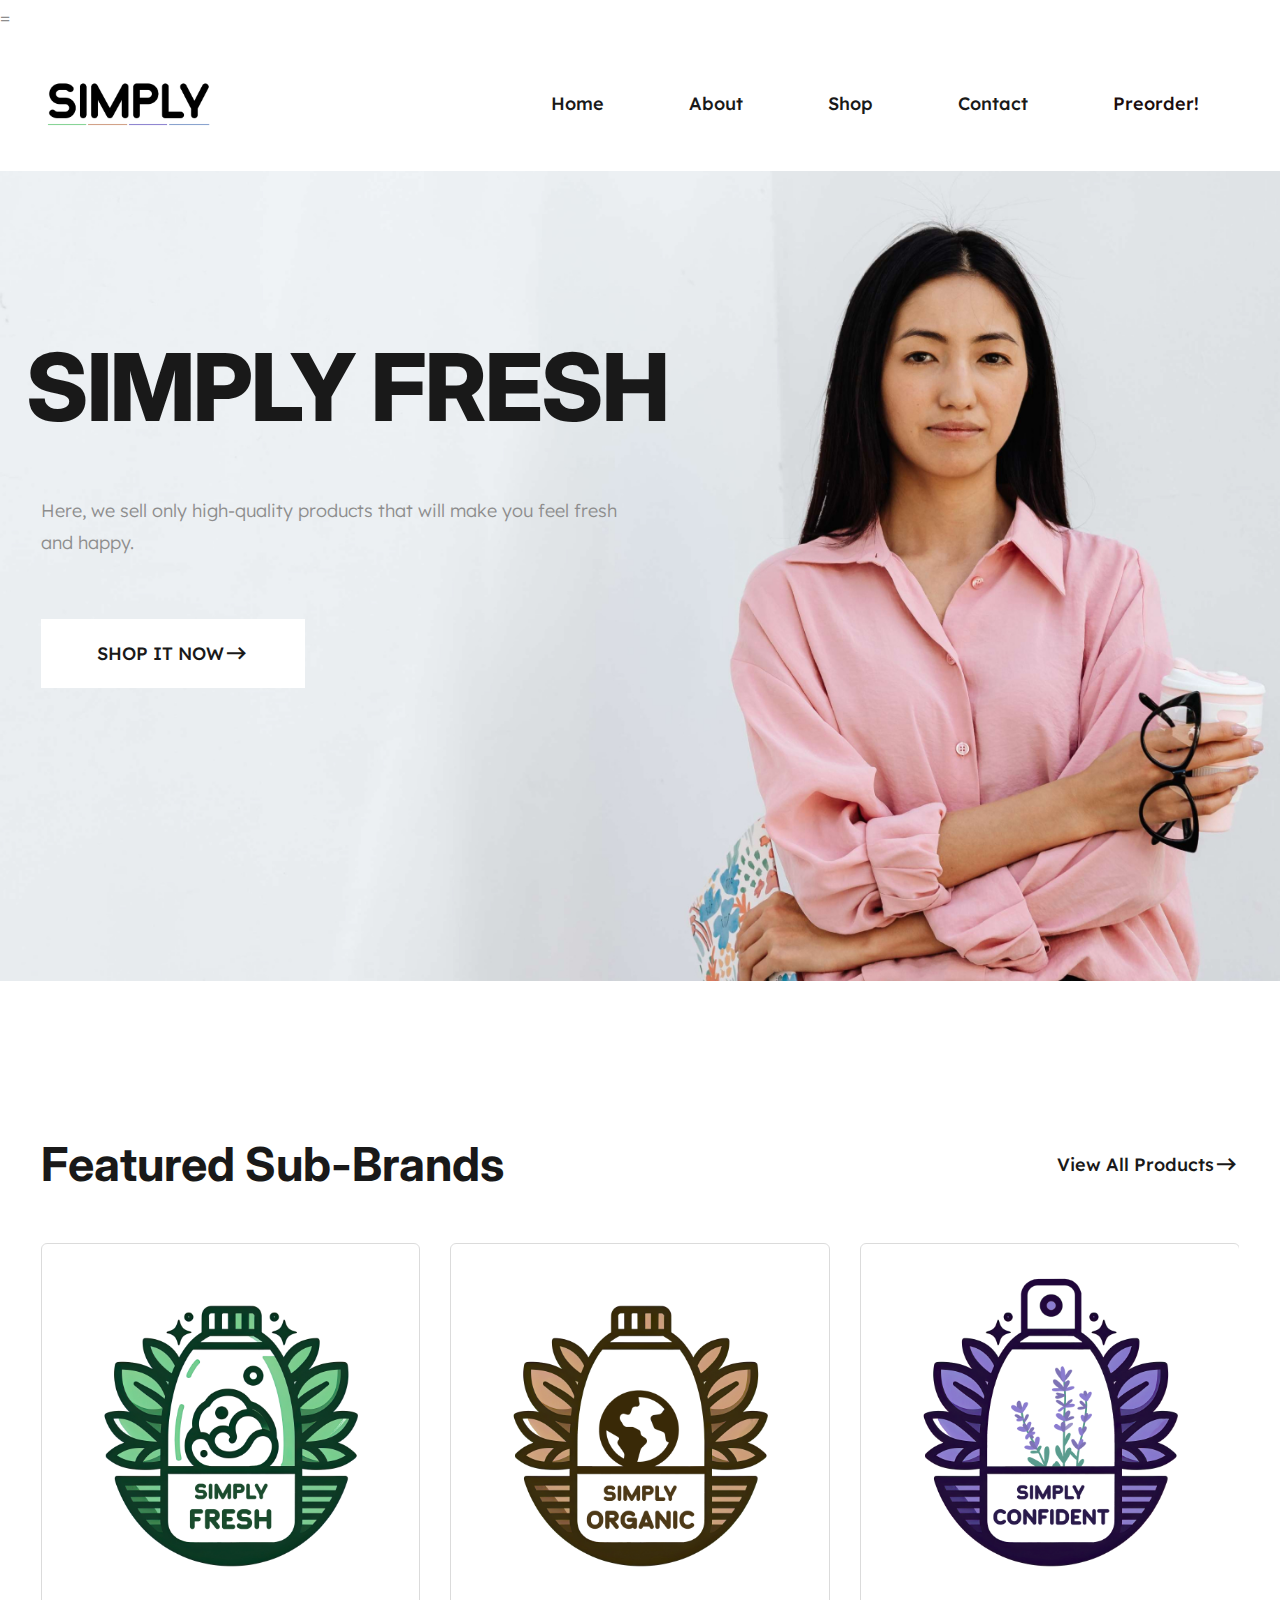
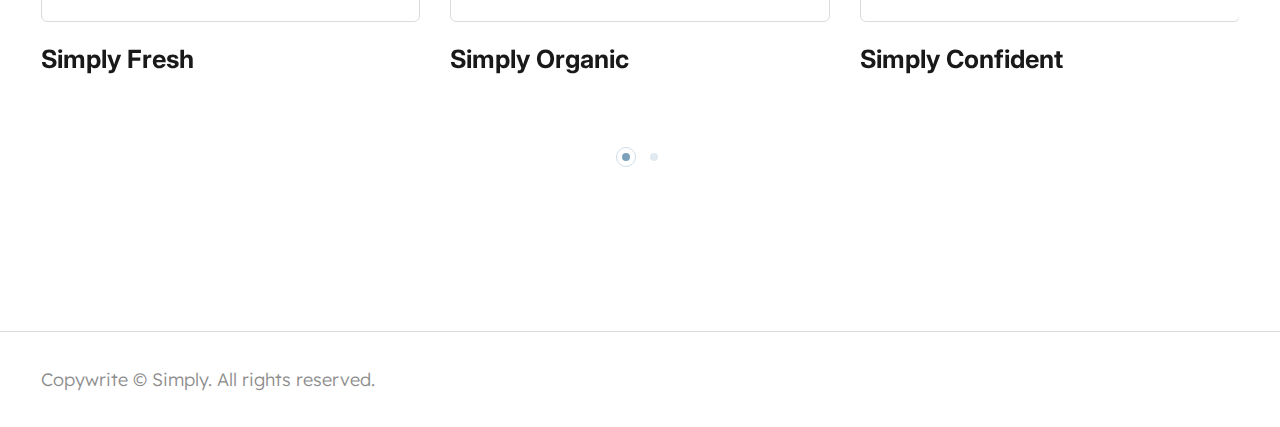
==== commit 638dcd0a: "update" ====
--- a/index.html
+++ b/index.html
@@ -18,6 +18,9 @@
       media="all"
       href="https://maxcdn.bootstrapcdn.com/font-awesome/4.7.0/css/font-awesome.min.css"
     />
+    <link rel="preconnect" href="https://fonts.googleapis.com">
+<link rel="preconnect" href="https://fonts.gstatic.com" crossorigin>
+<link href="https://fonts.googleapis.com/css2?family=Lexend:wght@100..900&display=swap" rel="stylesheet">
     <link rel="stylesheet" type="text/css" href="css/vendor.css" />
     <link rel="stylesheet" type="text/css" href="style.css" />
     <link rel="preconnect" href="https://fonts.googleapis.com" />
@@ -31,6 +34,7 @@
     <script src="js/modernizr.js"></script>
   </head>
   <body>
+    =
     <div class="preloader-wrapper">
       <div class="preloader"></div>
     </div>
@@ -131,6 +135,14 @@
                           class="item-anchor"
                           data-effect="Contact"
                           >Contact</a
+                        >
+                      </li>
+                      <li>
+                        <a style="color: rgb(27, 13, 13);"
+                          href="https://docs.google.com/forms/d/e/1FAIpQLSddXQ_6ok_uKyBo1ei6OuP84WfN1XesBf9UCb_G3gOeAdiG7Q/viewform"
+                          class="item-anchor"
+                          data-effect="Preorder"
+                          >Preorder!</a
                         >
                       </li>
                     </ul>
@@ -164,7 +176,7 @@
             <div class="banner-content">
               <div class="container">
                 <div class="row">
-                  <h2 class="banner-title">SIMPLY FRESH</h2>
+                  <h2  class="banner-title">SIMPLY FRESH</h2>
                   <div class="col-md-6">
                     <p>
                       Here, we sell only high-quality products that
--- a/style.css
+++ b/style.css
@@ -105,35 +105,42 @@
 /*--------------------------------------------------------------
 /** 1. VARIABLES
 --------------------------------------------------------------*/
+
+
+
 :root {
-    /* widths for rows and containers
+  /* widths for rows and containers
      */
-    --header-height       : 160px;
-    --header-height-min   : 80px;
-}
+  --header-height: 160px;
+  --header-height-min: 80px;
+}
+
 /* on mobile devices below 600px
  */
 @media screen and (max-width: 600px) {
-    :root {
-        --header-height : 100px;
-        --header-height-min   : 80px;
-    }
-}
+  :root {
+    --header-height: 100px;
+    --header-height-min: 80px;
+  }
+}
+
 /* Theme Colors */
 :root {
-    --accent-color       : #8d8d8d;
-    --dark-color         : #191919;
-    --light-color        : #fff;
-    --grey-color         : #dbdbdb;
-    --light-grey-color   : #fafafa;
-    --primary-color      : #6995B1;
-    --light-primary-color   : #eef1f3;
-}
+  --accent-color: #8d8d8d;
+  --dark-color: #191919;
+  --light-color: #ffffff;
+  --grey-color: #dbdbdb;
+  --light-grey-color: #fafafa;
+  --primary-color: #55ad5f;
+  --light-primary-color: #eef1f3;
+}
+
+
 
 /* Fonts */
 :root {
-    --body-font           : "Inter", sans-serif;
-    --heading-font        : "Inter", sans-serif;
+  --body-font: "Lexend", sans-serif;
+  --heading-font: "Inter", sans-serif;
 }
 
 
@@ -143,14 +150,18 @@
 
 /* 2.1 General Styles
 /*----------------------------------------------*/
-*, *::before, *::after {
+*,
+*::before,
+*::after {
   -webkit-box-sizing: border-box;
   -moz-box-sizing: border-box;
   box-sizing: border-box;
 }
+
 html {
   box-sizing: border-box;
 }
+
 body {
   font-family: var(--body-font);
   font-size: 18px;
@@ -159,29 +170,37 @@
   color: var(--accent-color);
   margin: 0;
 }
+
 body.no-scroll {
-    overflow: hidden;
-}
+  overflow: hidden;
+}
+
 a {
   color: var(--dark-color);
   text-decoration: none;
   transition: 0.3s color ease-out;
 }
+
 p>a {
   color: var(--primary-color);
 }
+
 a.light {
   color: var(--light-color);
 }
+
 a:hover {
   text-decoration: none;
   color: var(--primary-color);
 }
-ul, ol {
+
+ul,
+ol {
   margin-top: 0;
   margin-bottom: 10px;
   margin-left: 0;
 }
+
 ul ul,
 ol ul,
 ul ol,
@@ -189,40 +208,54 @@
   margin-top: 5px;
   margin-bottom: 0;
 }
-ul li, ol li {
+
+ul li,
+ol li {
   margin-bottom: 5px;
   outline: 0;
 }
-ul li.active a{
+
+ul li.active a {
   color: var(--dark-color);
 }
+
 ul li:last-child,
 ol li:last-child {
   margin-bottom: 0;
 }
+
 dl {
   margin-top: 0;
   margin-bottom: 2rem;
 }
+
 dt,
 dd {
   line-height: 1.42857143;
 }
+
 dt {
   font-weight: bold;
 }
+
 dd {
   margin-left: 0;
 }
-button, input, select, textarea {
+
+button,
+input,
+select,
+textarea {
   font-family: inherit;
   font-size: inherit;
   line-height: inherit;
   outline: 0;
 }
+
 figure {
   margin: 0;
 }
+
 img {
   display: inline-block;
   border: 0;
@@ -230,11 +263,13 @@
   height: auto;
   vertical-align: middle;
 }
+
 ::selection {
   background: var(--primary-color);
   color: var(--light-color);
   text-shadow: none;
 }
+
 ::-moz-selection {
   background: var(--primary-color);
   color: var(--light-color);
@@ -242,86 +277,146 @@
 }
 
 ::-webkit-input-placeholder {
-    color: #7A7A7A; /* WebKit browsers */
-}
+  color: #7A7A7A;
+  /* WebKit browsers */
+}
+
 :-ms-input-placeholder {
-    color: #7A7A7A;/* Internet Explorer 10+ */
+  color: #7A7A7A;
+  /* Internet Explorer 10+ */
 }
 
 /* Typography */
 /*----------------------------------------------*/
 
-h1, .h1, h2, .h2, h3, .h3, h4, .h4, h5, .h5, h6, .h6 {
+h1,
+.h1,
+h2,
+.h2,
+h3,
+.h3,
+h4,
+.h4,
+h5,
+.h5,
+h6,
+.h6 {
   font-family: var(--heading-font);
   color: var(--dark-color);
   line-height: 1.2;
 }
-h1.light, .h1, h2.light, .h2, h3.light, .h3, h4.light, .h4, h5.light, .h5, h6.light, .h6 {
+
+h1.light,
+.h1,
+h2.light,
+.h2,
+h3.light,
+.h3,
+h4.light,
+.h4,
+h5.light,
+.h5,
+h6.light,
+.h6 {
   color: var(--light-color);
 }
-h1, h2, h3 {
+
+h1,
+h2,
+h3 {
   margin: 25px 0;
   text-transform: capitalize;
 }
-h5, h6 {
+
+h5,
+h6 {
   letter-spacing: 1px;
 }
-h1, .h1 {
+
+h1,
+.h1 {
   font-size: 3em;
   line-height: 1.4;
 }
-h2, .h2 {
+
+h2,
+.h2 {
   font-size: 2em;
   line-height: 1.4;
 }
-h3, .h3 {
+
+h3,
+.h3 {
   font-size: 1.4em;
   line-height: 1.4;
 }
-h4, .h4 {
+
+h4,
+.h4 {
   font-size: 1.1em;
   line-height: 1.4;
 }
-h5, .h5 {
+
+h5,
+.h5 {
   font-size: .83em;
   line-height: 1.25;
 }
-h6, .h6 {
+
+h6,
+.h6 {
   font-size: .67em;
   line-height: 1.1;
 }
-h1 a, h2 a, h3 a, h4 a, h5 a, h6 a {
+
+h1 a,
+h2 a,
+h3 a,
+h4 a,
+h5 a,
+h6 a {
   font-weight: inherit;
   color: inherit;
   text-decoration: none;
 }
+
 p {
-   font-family: var(--body-font);
-   font-size: 18px;
-   line-height: 1.8;
-   margin: 0 0 20px 0;
-}
+  font-family: var(--body-font);
+  font-size: 18px;
+  line-height: 1.8;
+  margin: 0 0 20px 0;
+}
+
 p.dark {
-    color: var(--dark-color);
-}
+  color: var(--dark-color);
+}
+
 p.light {
-    color: var(--light-color);
-}
+  color: var(--light-color);
+}
+
 p:empty {
   display: none;
 }
+
 small {
   font-size: 85%;
 }
+
 mark {
   background-color: var(--grey-color);
   padding: 0.28rem;
 }
-dfn, cite, em, i {
+
+dfn,
+cite,
+em,
+i {
   font-style: italic;
 }
+
 ::placeholder {
-    color: var(--grey-color);
+  color: var(--grey-color);
 }
 
 /*----------------------------------------------*/
@@ -332,16 +427,19 @@
   float: left;
   text-align: left;
 }
+
 .align-right {
   float: right;
   text-align: right;
 }
+
 .align-center {
   display: block;
   margin-left: auto;
   margin-right: auto;
   text-align: center;
 }
+
 /**::after,*/
 .container::after,
 .row::after,
@@ -356,32 +454,41 @@
 .text-left {
   text-align: left;
 }
+
 .text-right {
   text-align: right;
 }
+
 .text-center {
   text-align: center;
 }
+
 .text-justify {
   text-align: justify;
 }
+
 .text-nowrap {
   white-space: nowrap;
 }
+
 .text-lead {
   font-size: 120%;
   line-height: 1.7em;
 }
+
 .text-lead strong {
   font-size: 115%;
   font-weight: 500;
 }
+
 .text-muted {
   color: var(--primary-color);
 }
+
 .text-primary {
   color: var(--primary-color) !important;
 }
+
 .text-hide {
   font: 0/0 a;
   color: transparent;
@@ -402,14 +509,15 @@
 input[type="password"],
 textarea,
 select {
-    height: 50px;
-    padding: 6px 15px;
-    background-color: var(--light-background-color);
-    border: 1px solid var(--grey-color);
-    border-radius: 4px;
-    box-shadow: none;
-    box-sizing: border-box; 
-  }
+  height: 50px;
+  padding: 6px 15px;
+  background-color: var(--light-background-color);
+  border: 1px solid var(--grey-color);
+  border-radius: 4px;
+  box-shadow: none;
+  box-sizing: border-box;
+}
+
 /* Removes awkward default styles on some inputs for iOS */
 input[type="email"],
 input[type="number"],
@@ -420,12 +528,16 @@
 input[type="password"],
 textarea {
   -webkit-appearance: none;
-     -moz-appearance: none;
-          appearance: none; }
+  -moz-appearance: none;
+  appearance: none;
+}
+
 textarea {
   min-height: 130px;
   padding-top: 6px;
-  padding-bottom: 6px; }
+  padding-bottom: 6px;
+}
+
 input[type="email"]:focus,
 input[type="number"]:focus,
 input[type="search"]:focus,
@@ -436,43 +548,60 @@
 textarea:focus,
 select:focus {
   border: 1px solid var(--grey-color);
-  outline: 0; }
+  outline: 0;
+}
+
 label,
 legend {
   display: block;
   margin-bottom: .5rem;
-  font-weight: 600; 
-}
+  font-weight: 600;
+}
+
 fieldset {
   padding: 0;
-  border-width: 0; 
-}
+  border-width: 0;
+}
+
 input[type="checkbox"],
 input[type="radio"] {
-  display: inline; }
-label > .label-body {
+  display: inline;
+}
+
+label>.label-body {
   display: inline;
   margin-left: .5rem;
-  font-weight: normal; }
+  font-weight: normal;
+}
 
 /*------------------------------------------------
 /* 2.4 Lists
 –––––––––––––––––––––––––––––––––––––––––––––––––– */
 ul {
-  list-style: circle inside; }
+  list-style: circle inside;
+}
+
 ol {
-  list-style: decimal inside; }
-ol, ul {
+  list-style: decimal inside;
+}
+
+ol,
+ul {
   padding-left: 0;
-  margin-top: 0; }
+  margin-top: 0;
+}
+
 ul ul,
 ul ol,
 ol ol,
 ol ul {
   margin: 1.5rem 0 1.5rem 3rem;
-  font-size: 90%; }
+  font-size: 90%;
+}
+
 li {
-  margin-bottom: 1rem; }
+  margin-bottom: 1rem;
+}
 
 /*------------------------------------------------
 /* 2.5 Code
@@ -480,15 +609,16 @@
 code {
   padding: .2rem .5rem;
   margin: 0 .2rem;
-  border-radius: 4px; 
+  border-radius: 4px;
   background-color: var(--accent-color);
   color: var(--light-color);
 }
-pre > code {
+
+pre>code {
   display: block;
   padding: 1rem 1.5rem;
-  white-space: normal; 
-  }
+  white-space: normal;
+}
 
 /*------------------------------------------------
 /* 2.6 Tables
@@ -497,34 +627,40 @@
 td {
   padding: 12px 15px;
   text-align: left;
-   }
+}
+
 th:first-child,
 td:first-child {
-  padding-left: 0; 
-  }
+  padding-left: 0;
+}
+
 th:last-child,
 td:last-child {
-  padding-right: 0; 
-  }
+  padding-right: 0;
+}
 
 /*------------------------------------------------
 /* 2.7 Spacing
 –––––––––––––––––––––––––––––––––––––––––––––––––– */
 button,
 .button {
-  margin-bottom: 1rem; }
+  margin-bottom: 1rem;
+}
+
 input,
 textarea,
 select,
 fieldset {
-  margin-bottom: 1.5rem; }
+  margin-bottom: 1.5rem;
+}
+
 pre,
 blockquote,
 dl,
 figure,
 table,
 form {
-  margin-bottom: 2rem; 
+  margin-bottom: 2rem;
 }
 
 /*------------------------------------------------
@@ -532,38 +668,48 @@
 –––––––––––––––––––––––––––––––––––––––––––––––––– */
 .u-full-width {
   width: 100%;
-  box-sizing: border-box; 
-}
+  box-sizing: border-box;
+}
+
 .u-max-full-width {
   max-width: 100%;
-  box-sizing: border-box; 
-}
+  box-sizing: border-box;
+}
+
 .u-pull-right {
-  float: right; 
-}
+  float: right;
+}
+
 .u-pull-left {
-  float: left; 
-}
+  float: left;
+}
+
 .list-icon i {
   margin-right: 10px;
 }
+
 .list-unstyled {
   list-style: none;
 }
+
 .txt-fx .letter {
   opacity: 0;
 }
+
 .text-uppercase {
   text-transform: uppercase;
 }
+
 .text-capitalize {
   text-transform: capitalize;
 }
+
 .overflow-hidden {
-    overflow: hidden;
-}
+  overflow: hidden;
+}
+
 .hide {
-    display: none !important;
+  display: none !important;
 }
 
 /* display flex utilities */
@@ -571,6 +717,7 @@
   display: -ms-flexbox !important;
   display: flex !important;
 }
+
 .flex-wrap {
   -ms-flex-wrap: wrap !important;
   flex-wrap: wrap !important;
@@ -580,14 +727,17 @@
   -ms-flex-pack: justify !important;
   justify-content: end !important;
 }
+
 .justify-content-center {
   -ms-flex-pack: justify !important;
   justify-content: center !important;
 }
+
 .justify-content-evenly {
   -ms-flex-pack: justify !important;
   justify-content: space-evenly !important;
 }
+
 .justify-content-between {
   -ms-flex-pack: justify !important;
   justify-content: space-between !important;
@@ -597,18 +747,26 @@
   -ms-flex-align: center !important;
   align-items: center !important;
 }
+
 .align-items-baseline {
   -ms-flex-align: baseline !important;
   align-items: baseline !important;
 }
+
 /* disable selction in section title */
 .noselect {
-  -webkit-touch-callout: none; /* iOS Safari */
-    -webkit-user-select: none; /* Safari */
-     -khtml-user-select: none; /* Konqueror HTML */
-       -moz-user-select: none; /* Old versions of Firefox */
-        -ms-user-select: none; /* Internet Explorer/Edge */
-            user-select: none; /* Non-prefixed version, currently
+  -webkit-touch-callout: none;
+  /* iOS Safari */
+  -webkit-user-select: none;
+  /* Safari */
+  -khtml-user-select: none;
+  /* Konqueror HTML */
+  -moz-user-select: none;
+  /* Old versions of Firefox */
+  -ms-user-select: none;
+  /* Internet Explorer/Edge */
+  user-select: none;
+  /* Non-prefixed version, currently
                                   supported by Chrome, Edge, Opera and Firefox */
 }
 
@@ -621,44 +779,48 @@
   margin-top: 2rem;
   margin-bottom: 2rem;
   border-width: 0;
-  border-top: 1px solid var(--grey-color); 
+  border-top: 1px solid var(--grey-color);
 }
 
 /* -Zoom Effect
 ------------------------------------------*/
 .zoom-effect {
-    position: relative;
-    overflow: hidden;
-}
+  position: relative;
+  overflow: hidden;
+}
+
 .zoom-effect img {
-    max-width: 100%;
-    -webkit-transition: 0.6s ease-out;
-    -moz-transition: 0.6s ease-out;
-    transition: 0.6s ease-out;
-}
+  max-width: 100%;
+  -webkit-transition: 0.6s ease-out;
+  -moz-transition: 0.6s ease-out;
+  transition: 0.6s ease-out;
+}
+
 .zoom-effect:hover img {
-    -webkit-transform: scale(1.1,1.1);
-    -moz-transform: scale(1.1,1.1);
-    transform: scale(1.1,1.1);
-}
+  -webkit-transform: scale(1.1, 1.1);
+  -moz-transform: scale(1.1, 1.1);
+  transform: scale(1.1, 1.1);
+}
+
 .zoom-effect:before {
-    content: "";
-    display: block;
-    width: 100%;
-    height: 100%;
-    top: 0;
-    left: 0;
-    position: absolute;
-    background: rgba(0,0,0,0.3);
-    z-index: 2;
-    opacity: 0;
-    -moz-transition: 0.5s ease;
-    -webkit-transition: 0.5s ease;
-    transition: 0.5s ease;
-}
+  content: "";
+  display: block;
+  width: 100%;
+  height: 100%;
+  top: 0;
+  left: 0;
+  position: absolute;
+  background: rgba(0, 0, 0, 0.3);
+  z-index: 2;
+  opacity: 0;
+  -moz-transition: 0.5s ease;
+  -webkit-transition: 0.5s ease;
+  transition: 0.5s ease;
+}
+
 .zoom-effect:hover:before {
-    opacity: 1;
-    cursor: pointer;
+  opacity: 1;
+  cursor: pointer;
 }
 
 
@@ -700,6 +862,7 @@
   -ms-user-select: none;
   user-select: none;
 }
+
 .btn:hover,
 .btn:focus,
 input[type="button"]:focus,
@@ -715,12 +878,15 @@
   text-decoration: none;
   outline: 0;
 }
+
 .light .btn:hover {
   color: var(--light-color);
 }
+
 .btn:last-child {
   margin-right: 0;
 }
+
 .btn:active,
 .btn.btn-outline-light:active,
 .btn.btn-outline-dark:active,
@@ -735,6 +901,7 @@
   -webkit-box-shadow: inset 0 1px 3px rgba(0, 0, 0, 0.3);
   box-shadow: inset 0 1px 3px rgba(0, 0, 0, 0.3);
 }
+
 .btn.disabled,
 .btn[disabled],
 fieldset[disabled] .btn {
@@ -742,6 +909,7 @@
   opacity: 0.65;
   box-shadow: none;
 }
+
 a.btn.disabled,
 fieldset[disabled] a.btn {
   pointer-events: none;
@@ -753,10 +921,12 @@
   padding: 0.8em 1.8em;
   font-size: 0.65em;
 }
+
 .btn.btn-medium {
   padding: 1.1em 3.0em;
   font-size: 1.0em;
 }
+
 .btn.btn-large {
   padding: 1.5em 5.5em;
   font-size: 1.3em;
@@ -768,10 +938,12 @@
 .btn.btn-rounded::after {
   border-radius: 6px;
 }
+
 .btn.btn-pill,
 .btn.btn-pill::after {
   border-radius: 2em;
 }
+
 /* button outline */
 .btn.btn-outline-dark,
 .btn.btn-outline-light,
@@ -780,43 +952,53 @@
   text-shadow: none;
   box-shadow: none;
 }
+
 .btn.btn-outline-dark:hover::after,
 .btn.btn-outline-light:hover::after {
   background-color: transparent;
 }
+
 .btn.btn-outline-dark {
-  border-color: rgba(0,0,0,1);
+  border-color: rgba(0, 0, 0, 1);
   color: var(--dark-color);
 }
+
 .btn.btn-outline-dark:hover {
   background: var(--dark-color);
   color: var(--light-color);
 }
+
 .btn.btn-outline-accent {
   border-color: var(--accent-color);
   color: var(--accent-color);
 }
+
 .btn.btn-outline-accent:hover {
   background: var(--accent-color);
   color: var(--light-color);
 }
+
 .btn.btn-outline-light {
-  border-color: rgba(255,255,255,0.5);
+  border-color: rgba(255, 255, 255, 0.5);
   color: var(--light-color);
 }
+
 .btn.btn-outline-light:hover {
-  border-color: rgba(0,0,0,0.5);
+  border-color: rgba(0, 0, 0, 0.5);
   color: var(--dark-color);
 }
+
 .btn.btn-outline-primary {
   background: transparent;
   border-color: var(--primary-color);
   color: var(--dark-color);
 }
+
 .btn.btn-outline-primary:hover {
   border-color: var(--dark-color);
   color: var(--dark-color) !important;
 }
+
 .btn.btn-full {
   display: block;
   margin: .85em 0;
@@ -830,37 +1012,46 @@
   background: var(--dark-color);
   color: var(--light-color);
 }
+
 .btn.btn-dark:hover {
   background: var(--primary-color);
 }
+
 .btn.btn-light {
   background: var(--light-color);
   color: var(--dark-color);
 }
+
 .btn.btn-light:hover {
   background: var(--dark-color);
   color: var(--light-color);
 }
+
 .btn.btn-grey {
   background: var(--grey-color);
   color: var(--dark-color);
 }
+
 .btn.btn-grey:hover {
   background: var(--primary-color);
   color: var(--light-color);
 }
+
 .btn.btn-accent {
   color: var(--light-color);
   background-color: var(--accent-color);
 }
+
 .btn.btn-accent:hover {
   color: var(--light-color) !important;
   background-color: var(--primary-color);
 }
+
 .btn.btn-primary {
   background: var(--primary-color);
   color: var(--light-color);
 }
+
 .btn.btn-primary:hover {
   background-color: var(--dark-color);
   color: var(--light-color);
@@ -868,15 +1059,17 @@
 
 /* - Buttons Aligns
 ------------------------------------------------------------- */
-.btn-left{
+.btn-left {
   text-align: left;
   display: block;
 }
-.btn-center{
+
+.btn-center {
   text-align: center;
   display: block;
 }
-.btn-right{
+
+.btn-right {
   text-align: right;
   display: block;
 }
@@ -888,9 +1081,11 @@
   text-transform: capitalize;
   width: fit-content;
 }
+
 .btn-wrap:hover i.icon.icon-arrow-io {
-  transform: translate3d(5px,0,0) rotate(-180deg);
-}
+  transform: translate3d(5px, 0, 0) rotate(-180deg);
+}
+
 .btn-wrap i.icon.icon-arrow-io {
   display: inline-block;
   font-size: 1.4em;
@@ -907,38 +1102,43 @@
 img.video-image,
 img.post-image,
 img.insta-image {
-    width: 100%;
-    height: auto;
-    object-fit: cover;
-}
+  width: 100%;
+  height: auto;
+  object-fit: cover;
+}
+
 img.large-image {
-    width: 100%;
-    height: 660px;
-    object-fit: cover;
-}
+  width: 100%;
+  height: 660px;
+  object-fit: cover;
+}
+
 img.small-image {
-    width: 100%;
-    height: 320px;
-    object-fit: cover;
-}
+  width: 100%;
+  height: 320px;
+  object-fit: cover;
+}
+
 img.single-image {
-    width: 100%;
-    height: 810px;
-    object-fit: cover;
-}
+  width: 100%;
+  height: 810px;
+  object-fit: cover;
+}
+
 img.brand-image {
-    max-width: 100%;
-    height: auto;
-    margin: 20px;
+  max-width: 100%;
+  height: auto;
+  margin: 20px;
 }
 
 /*--- Image Shape
 -----------------------------------------------*/
 img.image-rounded {
-   border-radius: 10px;
-}
+  border-radius: 10px;
+}
+
 img.image-circle {
-   border-radius: 50%;
+  border-radius: 50%;
 }
 
 /*----------------------------------------------*/
@@ -947,78 +1147,87 @@
 
 /* site-banner */
 /*----------------------------------------------*/
-.site-banner{
+.site-banner {
   text-align: center;
 }
-.site-banner h1.page-title{
-    font-size: 7.2em;
-    font-weight: 800;
-    line-height: 1em;
-    letter-spacing: -0.02em;
-    text-transform: capitalize;
-    color: var(--dark-color);
-}
-.breadcrumbs a:hover{
+
+.site-banner h1.page-title {
+  font-size: 7.2em;
+  font-weight: 800;
+  line-height: 1em;
+  letter-spacing: -0.02em;
+  text-transform: capitalize;
+  color: var(--dark-color);
+}
+
+.breadcrumbs a:hover {
   color: var(--accent-color);
 }
-.breadcrumbs{
+
+.breadcrumbs {
   color: var(--accent-color);
 }
-.breadcrumbs .item{
+
+.breadcrumbs .item {
   text-transform: capitalize;
 }
+
 @media screen and (max-width: 1099px) {
-  .site-banner h1.page-title{
-      font-size: 6em;
-  }
-}
+  .site-banner h1.page-title {
+    font-size: 6em;
+  }
+}
+
 @media screen and (max-width: 768px) {
-  .site-banner h1.page-title{
-      font-size: 4.6em;
-  }
-}
+  .site-banner h1.page-title {
+    font-size: 4.6em;
+  }
+}
+
 @media screen and (max-width: 600px) {
-  .site-banner h1.page-title{
-      font-size: 3.2em;
+  .site-banner h1.page-title {
+    font-size: 3.2em;
   }
 }
 
 /* Hero section
 /*----------------------------------------------*/
 .hero-section {
-    position: relative;
-}
+  position: relative;
+}
+
 .hero-section h2 {
-    font-size: 1.8em;
-    text-transform: none;
+  font-size: 1.8em;
+  text-transform: none;
 }
 
 /*--- Section Title
 -----------------------------------------------*/
 .section-header {
-    width: 100%;
-    padding-bottom: 20px;
-}
+  width: 100%;
+  padding-bottom: 20px;
+}
+
 .section-title {
-    font-size: 2.6em;
-    font-weight: 700;
+  font-size: 2.6em;
+  font-weight: 700;
 }
 
 /*--- Widget Title
 -----------------------------------------------*/
 h5.widget-title {
-    letter-spacing: 0;
-    font-size: 1.3em;
-    font-weight: 800;
-    margin-top: 0;
-    margin-bottom: 20px;
+  letter-spacing: 0;
+  font-size: 1.3em;
+  font-weight: 800;
+  margin-top: 0;
+  margin-bottom: 20px;
 }
 
 /*--- Product Title
 -----------------------------------------------*/
-h2.product-title{
-    font-size: 2.6em;
-    margin: 0;
+h2.product-title {
+  font-size: 2.6em;
+  margin: 0;
 }
 
 /* - Section Padding
@@ -1027,22 +1236,27 @@
   padding-top: 0.5em;
   padding-bottom: 0.5em;
 }
+
 .padding-small {
   padding-top: 2em;
   padding-bottom: 2em;
 }
+
 .padding-medium {
   padding-top: 4em;
   padding-bottom: 4em;
 }
+
 .padding-large {
   padding-top: 7em;
   padding-bottom: 7em;
 }
+
 .padding-xlarge {
   padding-top: 9.5em;
   padding-bottom: 9.5em;
 }
+
 .padding-2xlarge {
   padding-top: 15em;
   padding-bottom: 15em;
@@ -1052,9 +1266,11 @@
 .no-padding-top {
   padding-top: 0 !important;
 }
+
 .no-padding-bottom {
   padding-bottom: 0 !important;
 }
+
 .no-gutter {
   padding: 0 !important;
 }
@@ -1063,9 +1279,11 @@
 .no-padding {
   padding: 0;
 }
+
 .no-margin {
   margin: 0;
 }
+
 .no-margin-bottom {
   margin-bottom: 0 !important;
 }
@@ -1076,20 +1294,24 @@
   margin-top: 3em;
   margin-bottom: 3em;
 }
+
 .margin-medium {
   margin-top: 4.5em;
   margin-bottom: 4.5em;
 }
+
 .margin-large {
   margin-top: 6em;
   margin-bottom: 6em;
 }
+
 .margin-xlarge {
   margin-top: 7.5em;
   margin-bottom: 7.5em;
 }
 
 @media only screen and (max-width: 768px) {
+
   .margin-small,
   .margin-medium,
   .margin-large,
@@ -1104,103 +1326,144 @@
 .bg-light {
   background-color: var(--light-color) !important;
 }
+
 .bg-accent {
   background-color: var(--accent-color) !important;
 }
+
 .bg-grey {
   background-color: var(--grey-color) !important;
 }
+
 .bg-dark-grey {
   background-color: var(--dark-grey-color) !important;
 }
+
 .bg-light-grey {
   background-color: var(--light-grey-color) !important;
 }
+
 .bg-primary {
   background-color: var(--primary-color) !important;
 }
+
 .bg-light-primary {
   background-color: var(--light-primary-color) !important;
 }
 
 /* - Content Colors
 --------------------------------------------------------------*/
-.content-light h1, .content-light h2, .content-light h3, .content-light h4, .content-light h5, .content-light h6 {
+.content-light h1,
+.content-light h2,
+.content-light h3,
+.content-light h4,
+.content-light h5,
+.content-light h6 {
   color: var(--light-color);
 }
-.primary-color h1, .primary-color h2, .primary-color h3, .primary-color h4, .primary-color h5, .primary-color h6 {
+
+.primary-color h1,
+.primary-color h2,
+.primary-color h3,
+.primary-color h4,
+.primary-color h5,
+.primary-color h6 {
   color: var(--primary-color);
 }
+
 .content-light a,
 .content-light {
   color: var(--light-color);
 }
+
 .content-light a:hover {
   color: var(--light-color);
 }
-.content-light li.menu-item .icon{
-    color: var(--light-color);
-}
-.content-dark h1, .content-dark h2, .content-dark h3, .content-dark h4, .content-dark h5, .content-dark h6 {
+
+.content-light li.menu-item .icon {
+  color: var(--light-color);
+}
+
+.content-dark h1,
+.content-dark h2,
+.content-dark h3,
+.content-dark h4,
+.content-dark h5,
+.content-dark h6 {
   color: var(--dark-color);
 }
+
 .content-dark a,
 .content-dark {
   color: var(--dark-color);
 }
+
 .content-dark a:hover {
   color: var(--dark-color);
 }
-.content-dark li.menu-item .icon{
-    color: var(--dark-color);
+
+.content-dark li.menu-item .icon {
+  color: var(--dark-color);
 }
 
 /* - Content Border
 --------------------------------------------------------------*/
 table.border-bottom tr {
-    border-bottom: 1px solid rgba(0,0,0,0.125);
-}
+  border-bottom: 1px solid rgba(0, 0, 0, 0.125);
+}
+
 .content-light table.border-bottom tr {
-    border-bottom: 1px solid rgba(255,255,255,0.3);
-}
+  border-bottom: 1px solid rgba(255, 255, 255, 0.3);
+}
+
 .border-top {
-   border-top: 1px solid rgba(0,0,0,0.125);
-}
+  border-top: 1px solid rgba(0, 0, 0, 0.125);
+}
+
 .content-light .border-top {
-   border-top: 1px solid rgba(255,255,255,0.3);
-}
+  border-top: 1px solid rgba(255, 255, 255, 0.3);
+}
+
 .border-right {
-   border-right: 1px solid rgba(0,0,0,0.125);
-}
+  border-right: 1px solid rgba(0, 0, 0, 0.125);
+}
+
 .content-light .border-right {
-   border-bottom: 1px solid rgba(255,255,255,0.3);
-}
+  border-bottom: 1px solid rgba(255, 255, 255, 0.3);
+}
+
 .border-bottom {
-   border-bottom: 1px solid rgba(0,0,0,0.125);
-}
+  border-bottom: 1px solid rgba(0, 0, 0, 0.125);
+}
+
 .content-light .border-bottom {
-   border-bottom: 1px solid rgba(255,255,255,0.3);
-}
+  border-bottom: 1px solid rgba(255, 255, 255, 0.3);
+}
+
 .border-left {
-   border-left: 1px solid rgba(0,0,0,0.125);
-}
+  border-left: 1px solid rgba(0, 0, 0, 0.125);
+}
+
 .content-light .border-left {
-   border-left: 1px solid rgba(255,255,255,0.3);
+  border-left: 1px solid rgba(255, 255, 255, 0.3);
 }
 
 /* - Content Border None
 --------------------------------------------------------------*/
 .no-border-top {
-   border-top: none !important;
-}
+  border-top: none !important;
+}
+
 .no-border-right {
-   border-right: none !important;
-}
+  border-right: none !important;
+}
+
 .no-border-bottom {
-   border-bottom: none !important;
-}
+  border-bottom: none !important;
+}
+
 .no-border-left {
-   border-left: none !important;
+  border-left: none !important;
 }
 
 /*====================================================================*/
@@ -1209,38 +1472,44 @@
 /*----------------------------------------------*/
 /* 3.1 Blockquote /Pullquote */
 /*----------------------------------------------*/
-.single-post .content p:first-child, 
-.quote blockquote, blockquote, 
-.single-post .content blockquote p, 
-.pullquote-right, 
+.single-post .content p:first-child,
+.quote blockquote,
+blockquote,
+.single-post .content blockquote p,
+.pullquote-right,
 .pullquote-left {
-    font-family: var(--heading-font);
-    font-size: 1.5em;
-    line-height: 1.4em;
-    font-weight: 500;
-    letter-spacing: 2px;
-    font-style: normal;
-    margin: 0 0 20px;
-    padding: 20px 40px;
-}
-.pullquote-right, .pullquote-left {
+  font-family: var(--heading-font);
+  font-size: 1.5em;
+  line-height: 1.4em;
+  font-weight: 500;
+  letter-spacing: 2px;
+  font-style: normal;
+  margin: 0 0 20px;
+  padding: 20px 40px;
+}
+
+.pullquote-right,
+.pullquote-left {
   width: 40%;
-} 
+}
+
 blockquote cite {
   display: block;
   font-size: 0.8em;
   margin-top: 20px;
   font-style: italic;
 }
+
 .pullquote-left {
   float: left;
   margin: 20px 20px 20px 0;
-} 
+}
+
 .pullquote-right {
   float: right;
   margin: 20px 0 20px 20px;
 }
-  
+
 /*----------------------------------------------*/
 /* 3.2 Text Highlights */
 /*----------------------------------------------*/
@@ -1264,28 +1533,35 @@
   margin-bottom: 0;
   list-style: none;
 }
+
 .nav-link {
   display: block;
   padding: 0.5rem 1rem;
   text-decoration: none;
   transition: color 0.15s ease-in-out, background-color 0.15s ease-in-out, border-color 0.15s ease-in-out;
 }
+
 @media (prefers-reduced-motion: reduce) {
   .nav-link {
     transition: none;
   }
 }
-.nav-link:hover, .nav-link:focus {
+
+.nav-link:hover,
+.nav-link:focus {
   color: var(--accent-color);
 }
+
 .nav-link.disabled {
   color: #6c757d;
   pointer-events: none;
   cursor: default;
 }
+
 .nav-tabs {
   border-bottom: 1px solid #dee2e6;
 }
+
 .nav-tabs .nav-link {
   color: #999;
   padding: 10px 30px;
@@ -1295,57 +1571,70 @@
   border-top-left-radius: 0.25rem;
   border-top-right-radius: 0.25rem;
 }
-.nav-tabs .nav-link:hover, .nav-tabs .nav-link:focus {
+
+.nav-tabs .nav-link:hover,
+.nav-tabs .nav-link:focus {
   border-color: #e9ecef #e9ecef #dee2e6;
   isolation: isolate;
 }
+
 .nav-tabs .nav-link.disabled {
   color: #6c757d;
   background-color: transparent;
   border-color: transparent;
 }
+
 .nav-tabs .nav-link.active,
 .nav-tabs .nav-item.show .nav-link {
   color: #495057;
   border-color: #dee2e6 #dee2e6 #fff;
 }
+
 .nav-tabs .dropdown-menu {
   margin-top: -1px;
   border-top-left-radius: 0;
   border-top-right-radius: 0;
 }
+
 .nav-pills .nav-link {
   background: none;
   border: 0;
   border-radius: 0.25rem;
 }
+
 .nav-pills .nav-link.active,
-.nav-pills .show > .nav-link {
+.nav-pills .show>.nav-link {
   color: #fff;
   background-color: #0d6efd;
 }
-.nav-fill > .nav-link,
+
+.nav-fill>.nav-link,
 .nav-fill .nav-item {
   flex: 1 1 auto;
   text-align: center;
 }
-.nav-justified > .nav-link,
+
+.nav-justified>.nav-link,
 .nav-justified .nav-item {
   flex-basis: 0;
   flex-grow: 1;
   text-align: center;
 }
+
 .nav-fill .nav-item .nav-link,
 .nav-justified .nav-item .nav-link {
   width: 100%;
 }
+
 .bootstrap-tabs .tab-content {
   padding: 20px 0;
 }
-.bootstrap-tabs .tab-content > .tab-pane {
+
+.bootstrap-tabs .tab-content>.tab-pane {
   display: none;
 }
-.bootstrap-tabs .tab-content > .active {
+
+.bootstrap-tabs .tab-content>.active {
   display: block;
 }
 
@@ -1355,16 +1644,19 @@
 .collapse:not(.show) {
   display: none;
 }
+
 .collapsing {
   height: 0;
   overflow: hidden;
   transition: height 0.35s ease;
 }
+
 @media (prefers-reduced-motion: reduce) {
   .collapsing {
     transition: none;
   }
 }
+
 .accordion-button {
   position: relative;
   display: flex;
@@ -1382,15 +1674,18 @@
   background-color: var(--light-background-color);
   transition: color 0.15s ease-in-out, background-color 0.15s ease-in-out, border-color 0.15s ease-in-out, box-shadow 0.15s ease-in-out, border-radius 0.15s ease;
 }
+
 @media (prefers-reduced-motion: reduce) {
   .accordion-button {
     transition: none;
   }
 }
+
 .accordion-button:not(.collapsed)::after {
   background-image: url(data:image/svg+xml,%3csvg xmlns='http://www.w3.org/2000/svg' viewBox='0 0 16 16' fill='%23212529'%3e%3cpath fill-rule='evenodd' d='M1.646 4.646a.5.5 0 0 1 .708 0L8 10.293l5.646-5.647a.5.5 0 0 1 .708.708l-6 6a.5.5 0 0 1-.708 0l-6-6a.5.5 0 0 1 0-.708z'/%3e%3c/svg%3e);
   transform: rotate(-180deg);
 }
+
 .accordion-button::after {
   flex-shrink: 0;
   width: 1.25rem;
@@ -1402,43 +1697,54 @@
   background-size: 1.25rem;
   transition: transform 0.2s ease-in-out;
 }
+
 @media (prefers-reduced-motion: reduce) {
   .accordion-button::after {
     transition: none;
   }
 }
+
 .accordion-button:hover {
   z-index: 2;
 }
+
 .accordion-button:focus {
   z-index: 3;
   outline: 0;
   box-shadow: none;
 }
+
 .accordion-header {
   margin: 0;
 }
+
 .accordion-item {
   background-color: var(--light-background-color);
   border-bottom: 1px solid rgba(0, 0, 0, 0.125);
 }
+
 .accordion-body {
   padding: 1rem 1.25rem;
 }
+
 .accordion-flush .accordion-collapse {
   border-width: 0;
 }
+
 .accordion-flush .accordion-item {
   border-right: 0;
   border-left: 0;
   border-radius: 0;
 }
+
 .accordion-flush .accordion-item:first-child {
   border-top: 0;
 }
+
 .accordion-flush .accordion-item:last-child {
   border-bottom: 0;
 }
+
 .accordion-flush .accordion-item .accordion-button {
   border-radius: 0;
 }
@@ -1446,19 +1752,20 @@
 /*--- Tooltip
 -----------------------------------------------*/
 .tooltip .tooltip-text {
-    width: 120px;
-    background-color: var(--primary-color);
-    color: var(--light-color);
-    font-size: 14px;
-    text-align: center;
-    position: absolute;
-    top: -49px;
-    left: -40px;
-    z-index: 1;
-    padding: 10px 0;
-    visibility: hidden;
-    border-radius: 20px;
-}
+  width: 120px;
+  background-color: var(--primary-color);
+  color: var(--light-color);
+  font-size: 14px;
+  text-align: center;
+  position: absolute;
+  top: -49px;
+  left: -40px;
+  z-index: 1;
+  padding: 10px 0;
+  visibility: hidden;
+  border-radius: 20px;
+}
+
 .tooltip:hover .tooltip-text {
   visibility: visible;
 }
@@ -1480,6 +1787,7 @@
 .author-post {
   padding-left: 30px;
 }
+
 .author-post h4 {
   margin: 0;
   font-weight: 700;
@@ -1489,23 +1797,28 @@
 /* 5.3 Comments List
 ------------------------------------------*/
 .comment-list .comment-item {
-    display: flex;
-}
+  display: flex;
+}
+
 .comment-item .comment-meta {
-    display: flex;
-    align-items: baseline;
-}
+  display: flex;
+  align-items: baseline;
+}
+
 .comment-meta span.meta-date {
-    font-size: 13px;
-    padding-right: 50px;
-}
+  font-size: 13px;
+  padding-right: 50px;
+}
+
 .comments-wrap .child-comments {
   padding-left: 50px;
 }
+
 .commentor-image {
   width: 80px;
   height: 80px;
 }
+
 /* 5.4 Comments Form
 ------------------------------------------*/
 .comment-respond .comment-form {
@@ -1566,11 +1879,13 @@
 }
 
 @keyframes animation {
+
   0%,
   80%,
   100% {
     box-shadow: 0 2em 0 -1em #333;
   }
+
   40% {
     box-shadow: 0 2em 0 0 #333;
   }
@@ -1580,58 +1895,74 @@
 --------------------------------------------------------------*/
 .secondary-nav,
 .secondary-nav p {
-    line-height: 2.5em;
- }
+  line-height: 2.5em;
+}
+
 .secondary-nav li {
-    padding-right: 10px;
-}
+  padding-right: 10px;
+}
+
 .secondary-nav li:last-child {
-    padding-right: 0;
-}
+  padding-right: 0;
+}
+
 .secondary-nav a {
-    color: var(--accent-color);
-}
+  color: var(--accent-color);
+}
+
 .secondary-nav a:hover {
-    color: var(--dark-color);
-}
+  color: var(--dark-color);
+}
+
 .secondary-nav ul,
 .secondary-nav li,
 .secondary-nav p {
-    margin-bottom: 0;
-}
+  margin-bottom: 0;
+}
+
 @media only screen and (max-width: 768px) {
-    .header-contact, .shipping-purchase{
-      display: none;
-    }
+
+  .header-contact,
+  .shipping-purchase {
+    display: none;
+  }
 }
 
 /* submenu */
 .stellarnav ul ul {
   background: var(--dark-color);
 }
+
 .stellarnav ul ul a {
   color: var(--light-color);
 }
-.stellarnav.desktop li.has-sub a{
+
+.stellarnav.desktop li.has-sub a {
   padding-right: 30px;
 }
-.menu-list a.item-anchor{
+
+.menu-list a.item-anchor {
   text-transform: capitalize;
 }
-.menu-list a.item-anchor.active{
+
+.menu-list a.item-anchor.active {
   color: var(--primary-color);
 }
-.menu-list a.item-anchor:hover{
+
+.menu-list a.item-anchor:hover {
   color: var(--primary-color);
 }
-.menu-item.has-sub .submenu a.item-anchor{
+
+.menu-item.has-sub .submenu a.item-anchor {
   padding-right: 15px;
 }
-.menu-list .submenu a.item-anchor:hover{
+
+.menu-list .submenu a.item-anchor:hover {
   color: var(--light-color);
   background-color: #343434;
 }
-.menu-list .submenu a.item-anchor.active{
+
+.menu-list .submenu a.item-anchor.active {
   color: var(--light-color);
   background-color: #343434;
 }
@@ -1649,9 +1980,11 @@
   border-radius: 50px;
   padding: 10px 40px;
 }
+
 .search-form input[type="search"].search-field:focus {
   border: 2px solid var(--dark-color);
 }
+
 .search-form button {
   position: absolute;
   top: 6px;
@@ -1677,6 +2010,7 @@
   -moz-transition: opacity 0.3s 0s, visibility 0s 0.3s;
   transition: opacity 0.3s 0s, visibility 0s 0.3s;
 }
+
 .search-popup.is-visible {
   opacity: 1;
   visibility: visible;
@@ -1686,6 +2020,7 @@
   -moz-transition: opacity 0.3s 0s, visibility 0s 0s;
   transition: opacity 0.3s 0s, visibility 0s 0s;
 }
+
 .search-popup-container {
   background-color: transparent;
   position: relative;
@@ -1705,21 +2040,26 @@
   -webkit-transition-duration: 0.3s;
   transition-duration: 0.3s;
 }
+
 .is-visible .search-popup-container {
   -webkit-transform: translateY(-50%);
   transform: translateY(-50%);
 }
+
 .search-popup-form {
   position: relative;
   margin: 0 0 3em 0;
 }
+
 .search-popup-form .form-control {
   padding: 0 0 .375em 0;
   font-size: 2em;
 }
+
 .search-popup-form #search-popup-submit {
   display: none;
 }
+
 .search-popup .search-popup-close {
   display: block;
   position: absolute;
@@ -1729,21 +2069,25 @@
   padding: 0.5em;
   line-height: 0;
 }
+
 .search-popup .search-popup-close:hover {
   -webkit-transform: rotate(90deg);
   -ms-transform: rotate(90deg);
   transform: rotate(90deg);
 }
+
 .search-popup .search-popup-close i {
   display: block;
   position: relative;
   width: 1em;
   height: 1em;
-  fill: rgba(0,0,0,0.5);
-}
+  fill: rgba(0, 0, 0, 0.5);
+}
+
 .search-popup .search-popup-close:hover i {
-  fill: rgba(0,0,0,1);
-}
+  fill: rgba(0, 0, 0, 1);
+}
+
 .search-popup .cat-list-title {
   margin-top: 40px;
   margin-bottom: 10px;
@@ -1752,49 +2096,59 @@
   text-transform: uppercase;
   letter-spacing: 0.1em;
 }
+
 .search-popup .cat-list {
   margin: 0;
   list-style-type: none;
 }
+
 .search-popup .cat-list-item {
   display: inline-block;
   margin-bottom: 0;
   letter-spacing: 0.015em;
   font-size: 2em;
 }
+
 .search-popup .cat-list-item a:hover::after {
   height: 1px;
   opacity: 1;
   -webkit-transform: translateY(2px);
   transform: translateY(2px);
 }
+
 .search-popup .cat-list-item::after {
   content: "/";
   padding: 0 5px;
   line-height: 1;
   vertical-align: text-top;
 }
+
 .search-popup .cat-list-item:last-child::after {
   display: none;
 }
 
 @media only screen and (max-width: 991px) {
+
   .search-popup .cat-list-item,
   .search-popup-form .form-control {
     font-size: 1.425em;
   }
 }
+
 @media only screen and (max-width: 767px) {
-.search-popup .search-popup-close {
+  .search-popup .search-popup-close {
     top: 1em;
     right: 1em;
   }
 }
+
 @media only screen and (max-width: 575px) {
+
   .search-popup .cat-list-item,
   .search-popup-form .form-control {
     font-size: 1.125em;
   }
+
   .search-popup .search-popup-close {
     top: 1em;
     right: 1em;
@@ -1806,6 +2160,7 @@
   height: 60px;
   padding: 26px;
 }
+
 .search-popup .search-form button {
   position: absolute;
   top: 0;
@@ -1813,6 +2168,7 @@
   margin: 0;
   padding: 15px;
 }
+
 .search-popup .search-form button i {
   font-size: 29px;
 }
@@ -1820,494 +2176,580 @@
 /* - Main Navigation
 ------------------------------------------------------------- */
 #navbar ul.menu-list a {
-    color: var(--dark-color);
-    font-weight: 500;
-    padding-left: 45px;
-}
+  color: var(--dark-color);
+  font-weight: 500;
+  padding-left: 45px;
+}
+
 .main-menu .hamburger {
-    display: none;
-}
+  display: none;
+}
+
 .main-menu.stellarnav>ul>li>a {
-    padding: 10px 30px;
-    font-weight: 500;
-    font-size: 17px;
-    color: #191919;
-}
-.stellarnav li a{  
-    color: var(--dark-color);
-    font-weight: 500;
-}
+  padding: 10px 30px;
+  font-weight: 500;
+  font-size: 17px;
+  color: #191919;
+}
+
+.stellarnav li a {
+  color: var(--dark-color);
+  font-weight: 500;
+}
+
 .stellarnav li.has-sub>a:after {
-    content: none;
-}
+  content: none;
+}
+
 .stellarnav .menu-toggle,
-.stellarnav.mobile.right .close-menu{
-    font-size: 0;
-}
+.stellarnav.mobile.right .close-menu {
+  font-size: 0;
+}
+
 .stellarnav .icon-close {
-    width: 30px;
-    height: 30px;
-}
+  width: 30px;
+  height: 30px;
+}
+
 .stellarnav .menu-toggle span.bars span {
-    width: 30px;
-    height: 3px;
-    background: var(--dark-color);
-    margin: 0 0 5px;
-    transition: 0.3s ease-in;
-}
+  width: 30px;
+  height: 3px;
+  background: var(--dark-color);
+  margin: 0 0 5px;
+  transition: 0.3s ease-in;
+}
+
 .stellarnav .menu-toggle:hover span.bars span {
-    background: var(--primary-color);
-}
+  background: var(--primary-color);
+}
+
 .stellarnav.mobile.right>ul {
-    z-index: 222;
-    background-color: var(--dark-color);
-}
+  z-index: 222;
+  background-color: var(--dark-color);
+}
+
 .stellarnav.mobile i {
-    display: none;
-}
-.stellarnav.mobile ul{
-    color: white;
-}
-.stellarnav.mobile li a{
-    color: var(--light-color);
-    border-bottom: 1px solid var(--accent-color);
-}
-.stellarnav.mobile .submenu li a{
-    border-bottom: 1px solid #5e5e5e;
-}
-.stellarnav.mobile .menu-item.has-sub .submenu{
-    background-color: var(--light-color);
-}
-.stellarnav.mobile .submenu a{
-    background-color: #343434;
-}
-.stellarnav.mobile .submenu a.active{
-    color: var(--primary-color);
-}
-.stellarnav .icon-close:after, .stellarnav .icon-close:before{
-    width: 30px;
-}
-.stellarnav a.dd-toggle .icon-plus:after, .stellarnav a.dd-toggle .icon-plus:before {
-    border-bottom: solid 3px var(--light-color);
+  display: none;
+}
+
+.stellarnav.mobile ul {
+  color: white;
+}
+
+.stellarnav.mobile li a {
+  color: var(--light-color);
+  border-bottom: 1px solid var(--accent-color);
+}
+
+.stellarnav.mobile .submenu li a {
+  border-bottom: 1px solid #5e5e5e;
+}
+
+.stellarnav.mobile .menu-item.has-sub .submenu {
+  background-color: var(--light-color);
+}
+
+.stellarnav.mobile .submenu a {
+  background-color: #343434;
+}
+
+.stellarnav.mobile .submenu a.active {
+  color: var(--primary-color);
+}
+
+.stellarnav .icon-close:after,
+.stellarnav .icon-close:before {
+  width: 30px;
+}
+
+.stellarnav a.dd-toggle .icon-plus:after,
+.stellarnav a.dd-toggle .icon-plus:before {
+  border-bottom: solid 3px var(--light-color);
 }
 
 /*----- Billboard
 --------------------------------------------------------------*/
 #billboard {
-    position: relative;
-}
+  position: relative;
+}
+
 #billboard .button-prev,
-#billboard .button-next{
-    font-size: 24px;
-    position: absolute;
-    top: 0;
-    bottom: 0;
-    padding: 12px;
-    height: fit-content;
-    z-index: 2;
-    margin: auto;
-    padding: 10px;
-    background: rgba(255,255,255,0.4);
-    color: #191919;
-}
-#billboard .button-prev{
-    left: 0;
-}
-#billboard .button-next{
-    right: 0;
-}
+#billboard .button-next {
+  font-size: 24px;
+  position: absolute;
+  top: 0;
+  bottom: 0;
+  padding: 12px;
+  height: fit-content;
+  z-index: 2;
+  margin: auto;
+  padding: 10px;
+  background: rgba(255, 255, 255, 0.4);
+  color: #191919;
+}
+
+#billboard .button-prev {
+  left: 0;
+}
+
+#billboard .button-next {
+  right: 0;
+}
+
 #billboard .button-prev:hover,
 #billboard .button-next:hover {
-    color: var(--light-color);
-    background-color: var(--primary-color);
-}
+  color: var(--light-color);
+  background-color: var(--primary-color);
+}
+
 #billboard .image-holder img.banner-image {
-    width: 100%;
-    height: 100vh;
-    object-fit: cover;
-}
+  width: 100%;
+  height: 100vh;
+  object-fit: cover;
+}
+
 .main-swiper .banner-content {
-    position: absolute;
-    top: 145px;
-    z-index: 5;
-    width: 100%;
-}
+  position: absolute;
+  top: 145px;
+  z-index: 5;
+  width: 100%;
+}
+
 .banner-content h2.banner-title {
-    font-size: 7.1em;
-    font-weight: 800;
-    line-height: 1em;
-    letter-spacing: -0.02em;
-    text-transform: capitalize;
-    color: var(--dark-color);
-}
+  font-size: 7.1em;
+  font-weight: 800;
+  line-height: 1em;
+  letter-spacing: -0.02em;
+  text-transform: capitalize;
+  color: var(--dark-color);
+}
+
 .banner-content p {
-    margin: 35px 0 60px;
-}
+  margin: 35px 0 60px;
+}
+
 .main-swiper .swiper-slide {
-    height: 90vh;
-    min-height: 700px;
-}
+  height: 90vh;
+  min-height: 700px;
+}
+
 .main-swiper .container {
-    max-width: 1400px;
-}
+  max-width: 1400px;
+}
+
 @media screen and (max-width: 1400px) {
   .banner-content h2.banner-title {
-      font-size: 5.2em;
-  }
-}
+    font-size: 5.2em;
+  }
+}
+
 @media screen and (max-width: 1099px) {
   .banner-content h2.banner-title {
-      font-size: 4.9em;
+    font-size: 4.9em;
   }
 }
 
 @media screen and (max-width: 768px) {
   .banner-content h2.banner-title {
-      font-size: 4.5em;
+    font-size: 4.5em;
   }
 }
 
 @media screen and (max-width: 600px) {
   .banner-content h2.banner-title {
-      font-size: 3.1em;
+    font-size: 3.1em;
   }
 }
 
 /*----- Featured Products Section
 --------------------------------------------------------------*/
 .product-store .product-item {
-    position: relative;
-    margin-bottom: 30px;
-}
+  position: relative;
+  margin-bottom: 30px;
+}
+
 .product-item img.product-image {
-    background: var(--light-color);
-    border: 1px solid var(--grey-color);
-    border-radius: 6px;
-    padding: 10px;
-    cursor: pointer;
-    margin-bottom: 20px;
+  background: var(--light-color);
+  border: 1px solid var(--grey-color);
+  border-radius: 6px;
+  padding: 10px;
+  cursor: pointer;
+  margin-bottom: 20px;
+  width: 100%;
+}
+
+.product-item .cart-concern {
+  background: var(--light-color);
+  width: 80%;
+  text-align: center;
+  margin: auto;
+  position: absolute;
+  left: 0;
+  right: 0;
+  bottom: 300px;
+  z-index: 9;
+  transition: 0.5s ease-out;
+  padding: 20px 30px;
+  opacity: 0;
+}
+
+.product-item:hover .cart-concern {
+  bottom: 280px;
+  opacity: 1;
+}
+
+i.icon.icon-arrow-io {
+  font-size: 12px;
+}
+
+.cart-concern .cart-button button {
+  background: none;
+  color: var(--dark-color);
+  height: auto;
+  padding: 0;
+  margin: 0;
+}
+
+.cart-concern .cart-button button i.icon {
+  color: var(--dark-color);
+}
+
+.product-item .wishlist-btn i.icon.icon-heart {
+  font-size: 20px;
+  padding-left: 25px;
+}
+
+.product-item h3.product-title {
+  font-size: 1.4em;
+  margin: 0;
+}
+
+.product-item .item-price {
+  font-size: 1.8em;
+}
+
+.swiper.product-swiper {
+  position: relative;
+  margin-bottom: 30px;
+}
+
+.swiper-pagination {
+  width: 100%;
+  position: inherit;
+}
+
+.swiper-horizontal>.swiper-pagination-bullets .swiper-pagination-bullet,
+.swiper-pagination-horizontal.swiper-pagination-bullets .swiper-pagination-bullet {
+  margin: 0 10px;
+}
+
+.swiper-pagination .swiper-pagination-bullet {
+  width: 8px;
+  height: 8px;
+  background: #E0EAF0;
+  opacity: 1;
+}
+
+.swiper-pagination .swiper-pagination-bullet.swiper-pagination-bullet-active {
+  background: #7CA2BB;
+  position: relative;
+}
+
+.swiper-pagination .swiper-pagination-bullet.swiper-pagination-bullet-active:before {
+  content: '';
+  position: absolute;
+  width: 20px;
+  height: 20px;
+  border: 1px solid #CEDDE7;
+  border-radius: 50%;
+  top: -6px;
+  left: -6px;
+}
+
+/*----- Latest Collection Section
+--------------------------------------------------------------*/
+.product-collection .collection-item {
+  position: relative;
+  margin-bottom: 20px;
+  width: 100%;
+}
+
+.product-collection .product-entry {
+  position: absolute;
+  bottom: 30px;
+}
+
+.product-collection .left-content .product-entry {
+  right: 0;
+  bottom: 90px;
+}
+
+.product-collection .categories {
+  text-transform: uppercase;
+}
+
+.product-collection .product-entry h3.item-title {
+  font-size: 4.4em;
+  line-height: 1;
+  font-weight: 900;
+}
+
+.product-collection .product-entry p {
+  width: 80%;
+}
+
+.product-collection .right-content h3.item-title {
+  font-size: 3.2em;
+  width: 80%;
+  margin: 0;
+}
+
+.product-collection .right-content .product-entry {
+  left: 60px;
+}
+
+@media screen and (max-width: 1200px) {
+  #latest-collection .right-content {
     width: 100%;
-}
-.product-item .cart-concern {
-    background: var(--light-color);
-    width: 80%;
-    text-align: center;
-    margin: auto;
-    position: absolute;
+    display: flex;
+    justify-content: space-between;
+  }
+}
+
+@media screen and (max-width: 991px) {
+  #latest-collection .right-content {
+    flex-wrap: wrap;
+  }
+
+  .product-collection .left-content .product-entry,
+  .product-collection .right-content .product-entry {
     left: 0;
     right: 0;
-    bottom: 300px;
-    z-index: 9;
-    transition: 0.5s ease-out;
-    padding: 20px 30px;
-    opacity: 0;
-}
-.product-item:hover .cart-concern {
-    bottom: 280px;
-    opacity: 1;
-}
-i.icon.icon-arrow-io {
-    font-size: 12px;
-}
-.cart-concern .cart-button button {
-    background: none;
-    color: var(--dark-color);
-    height: auto;
-    padding: 0;
-    margin: 0;
-}
-.cart-concern .cart-button button i.icon {
-    color: var(--dark-color);
-}
-.product-item .wishlist-btn i.icon.icon-heart {
-    font-size: 20px;
-    padding-left: 25px;
-}
-.product-item h3.product-title {
-    font-size: 1.4em;
-    margin: 0;
-}
-.product-item .item-price {
-    font-size: 1.8em;
-}
-.swiper.product-swiper {
-    position: relative;
-    margin-bottom: 30px;
-}
-.swiper-pagination {
-    width: 100%;
-    position: inherit;
-}
-.swiper-horizontal>.swiper-pagination-bullets .swiper-pagination-bullet, .swiper-pagination-horizontal.swiper-pagination-bullets .swiper-pagination-bullet {
-    margin: 0 10px;
-}
-.swiper-pagination .swiper-pagination-bullet {
-    width: 8px;
-    height: 8px;
-    background: #E0EAF0;
-    opacity: 1;
-}
-.swiper-pagination .swiper-pagination-bullet.swiper-pagination-bullet-active {
-    background: #7CA2BB;
-    position: relative;
-}
-.swiper-pagination .swiper-pagination-bullet.swiper-pagination-bullet-active:before {
-    content: '';
-    position: absolute;
-    width: 20px;
-    height: 20px;
-    border: 1px solid #CEDDE7;
-    border-radius: 50%;
-    top: -6px;
-    left: -6px;
-}
-
-/*----- Latest Collection Section
---------------------------------------------------------------*/
-.product-collection .collection-item {
-    position: relative;
-    margin-bottom: 20px;
-    width: 100%;
-}
-.product-collection .product-entry {
-    position: absolute;
-    bottom: 30px;
-}
-.product-collection .left-content .product-entry {
-    right: 0;
-    bottom: 90px;
-}
-.product-collection .categories {
-    text-transform: uppercase;
-}
-.product-collection .product-entry h3.item-title {    
-    font-size: 4.4em;
-    line-height: 1;
-    font-weight: 900;
-}
-.product-collection .product-entry p {
-    width: 80%;
-}
-.product-collection .right-content h3.item-title {
-    font-size: 3.2em;
-    width: 80%;
-    margin: 0;
-}
-.product-collection .right-content .product-entry {
-    left: 60px;
-}
-
-@media screen and (max-width: 1200px) {
-  #latest-collection .right-content {
-      width: 100%;
-      display: flex;
-      justify-content: space-between;
-  }
-}
-@media screen and (max-width: 991px) {
-  #latest-collection .right-content {
-      flex-wrap: wrap;
-  }
-  .product-collection .left-content .product-entry,
-  .product-collection .right-content .product-entry {
-      left: 0;
-      right: 0;
-      margin: auto;
-      width: 75%;
-  }
+    margin: auto;
+    width: 75%;
+  }
+
   .product-collection .left-content h3.item-title {
-      font-size: 2.2em;
-  }
-}
+    font-size: 2.2em;
+  }
+}
+
 @media screen and (max-width: 767px) {
   .product-collection .left-content .product-entry {
-      width: 100%;
+    width: 100%;
   }
 }
 
 /*----- Subscribe Section
 --------------------------------------------------------------*/
 #subscribe .block-text {
-    width: 50%;
-}
+  width: 50%;
+}
+
 #subscribe p {
-    font-size: 1em;
-}
+  font-size: 1em;
+}
+
 #subscribe .subscribe-content {
-    width: 45%;
-    margin-top: 35px;
-}
+  width: 45%;
+  margin-top: 35px;
+}
+
 #subscribe .subscribe-content input[type="text"] {
-    width: 100%;
-    height: 65px;
-    background: var(--light-grey-color);
-    border: 1px solid var(--grey-color);
-    border-radius: 4px 0 0 4px;
-    padding-left: 25px;
-    margin-bottom: 0;
-}
+  width: 100%;
+  height: 65px;
+  background: var(--light-grey-color);
+  border: 1px solid var(--grey-color);
+  border-radius: 4px 0 0 4px;
+  padding-left: 25px;
+  margin-bottom: 0;
+}
+
 #subscribe .subscribe-content button {
-    font-weight: 700;
-    margin: 0;    
-}
+  font-weight: 700;
+  margin: 0;
+}
+
 #subscribe .subscribe-content button:hover {
-    background: var(--primary-color);
+  background: var(--primary-color);
 }
 
 @media screen and (max-width: 1599px) {
   #subscribe .block-text {
-      width: 80%;
-  }
+    width: 80%;
+  }
+
   #subscribe .subscribe-content {
-      width: 60%;
+    width: 60%;
   }
 }
 
 @media screen and (max-width: 991px) {
   #subscribe .block-text {
-      width: 100%;
-  }
+    width: 100%;
+  }
+
   #subscribe .subscribe-content {
-      width: 100%;
-  }  
+    width: 100%;
+  }
+
   #subscribe .subscribe-content button {
-      width: 100%;
-      margin-top: 20px;
-      padding: 24px 0;
-  }
+    width: 100%;
+    margin-top: 20px;
+    padding: 24px 0;
+  }
+
   #subscribe .subscribe-content #form {
-      flex-wrap: wrap;
+    flex-wrap: wrap;
   }
 }
 
 /*----- Best selling products Section
 --------------------------------------------------------------*/
 .tab-content {
-    position: relative;
-}
+  position: relative;
+}
+
 [data-tab-content] {
-    opacity: 0;
-    visibility: hidden;
-    display: grid;
-    transition: cubic-bezier(0.22, 0.78, 0.71, 1.01);
-    transition-duration: 0.8s;
-}
+  opacity: 0;
+  visibility: hidden;
+  display: grid;
+  transition: cubic-bezier(0.22, 0.78, 0.71, 1.01);
+  transition-duration: 0.8s;
+}
+
 .active[data-tab-content] {
-    opacity: 1;
-    visibility: visible;
-    height: auto;
-}
+  opacity: 1;
+  visibility: visible;
+  height: auto;
+}
+
 .tabs {
-    display: flex;
-    flex-wrap: wrap;
-    margin-bottom: 40px;
-}
+  display: flex;
+  flex-wrap: wrap;
+  margin-bottom: 40px;
+}
+
 .tabs .tab {
-    font-weight: 500;
-    color: var(--dark-grey-color);
-    margin-right: 50px;
-    cursor: pointer;
-    transition: 0.2s all;
-}
+  font-weight: 500;
+  color: var(--dark-grey-color);
+  margin-right: 50px;
+  cursor: pointer;
+  transition: 0.2s all;
+}
+
 .tabs .tab.active,
 .tabs .tab:hover {
-    color: var(--primary-color);
+  color: var(--primary-color);
 }
 
 @media screen and (max-width: 991px) {
   #selling-products .tabs {
-      flex-wrap: unset;
-      overflow-x: scroll;
+    flex-wrap: unset;
+    overflow-x: scroll;
   }
 }
 
 /*----- Testimonials Section
 --------------------------------------------------------------*/
 #testimonials .container {
-    max-width: 1400px;
-}
+  max-width: 1400px;
+}
+
 #testimonials .reviews-content {
-    position: relative;
-}
+  position: relative;
+}
+
 .review-icon i.icon.icon-right-quote {
-    font-size: 9em;
-    color: var(--grey-color);
-}
+  font-size: 9em;
+  color: var(--grey-color);
+}
+
 #testimonials .testimonial-detail {
-    padding-left: 20px;
-}
+  padding-left: 20px;
+}
+
 #testimonials .testimonial-detail p {
-    font-size: 1.3em;
-    color: var(--dark-color);
-}
+  font-size: 1.3em;
+  color: var(--dark-color);
+}
+
 .testimonial-detail .author-detail .name {
-    font-weight: 700;
-    color: var(--primary-color);
-}
+  font-weight: 700;
+  color: var(--primary-color);
+}
+
 #testimonials .swiper-arrows {
-    position: absolute;
-    left: 0;
-}
+  position: absolute;
+  left: 0;
+}
+
 .swiper-arrows button {
-    font-size: 1em;
-    font-weight: 600;
-    color: var(--dark-grey-color);
-    border: none;
-    background: transparent;
-    cursor: pointer;
-    padding: 10px;
-    left: 23px;
-}
+  font-size: 1em;
+  font-weight: 600;
+  color: var(--dark-grey-color);
+  border: none;
+  background: transparent;
+  cursor: pointer;
+  padding: 10px;
+  left: 23px;
+}
+
 .swiper-arrows i.icon:hover {
-    color: var(--primary-color);
+  color: var(--primary-color);
 }
 
 /*----- Sales Offer Section
 --------------------------------------------------------------*/
 .product-item .item-price del {
-    color: var(--grey-color);
-    font-size: 0.6em;
-    padding-right: 10px;
-}
+  color: var(--grey-color);
+  font-size: 0.6em;
+  padding-right: 10px;
+}
+
 #flash-sales {
-    position: relative;
-}
+  position: relative;
+}
+
 #flash-sales .product-item .discount {
-    font-weight: 500;
-    color: var(--light-color);
-    width: 100px;
-    text-align: center;
-    background: var(--primary-color);
-    position: absolute;
-    top: 20px;
-    left: 20px;
+  font-weight: 500;
+  color: var(--light-color);
+  width: 100px;
+  text-align: center;
+  background: var(--primary-color);
+  position: absolute;
+  top: 20px;
+  left: 20px;
 }
 
 /*----- Shoppify section banner Section
 --------------------------------------------------------------*/
-.shoppify-section-banner img{
+.shoppify-section-banner img {
   object-position: top;
 }
+
 @media screen and (max-width: 1199px) {
   .shoppify-section-banner img {
-      opacity: 0.3;
+    opacity: 0.3;
   }
 }
 
 /*----- Quotation Section
 --------------------------------------------------------------*/
 #quotation blockquote {
-    width: 50%;
-    margin: 0 auto;
-    padding: 0;
-}
+  width: 50%;
+  margin: 0 auto;
+  padding: 0;
+}
+
 #quotation q {
-    display: block;
-    padding: 50px 0;
-}
+  display: block;
+  padding: 50px 0;
+}
+
 #quotation .author-name {
-    font-size: 0.7em;
-    font-weight: 600;
+  font-size: 0.7em;
+  font-weight: 600;
 
 }
 
@@ -2315,157 +2757,182 @@
 --------------------------------------------------------------*/
 #latest-blog article.post-item,
 #latest-blog .image-holder {
-    margin-bottom: 30px;
-}
+  margin-bottom: 30px;
+}
+
 #latest-blog .image-holder {
-    border-radius: 4px;
-}
+  border-radius: 4px;
+}
+
 #latest-blog .meta-date {
-    padding-bottom: 20px;
-    margin-right: 30px;
-    color: var(--dark-grey-color);
-}
+  padding-bottom: 20px;
+  margin-right: 30px;
+  color: var(--dark-grey-color);
+}
+
 #latest-blog .meta-date .meta-day {
-    font-size: 4em;
-    line-height: 1;
-    font-weight: 200;
-}
+  font-size: 4em;
+  line-height: 1;
+  font-weight: 200;
+}
+
 #latest-blog .meta-date .meta-month {
-    line-height: 1.4;
-    font-weight: 600;
-    color: var(--dark-grey-color);
-}
+  line-height: 1.4;
+  font-weight: 600;
+  color: var(--dark-grey-color);
+}
+
 #latest-blog h3.post-title {
-    font-size: 1.5em;
-    font-weight: 700;
-    color: var(--dark-color);
-    margin: 0;
-}
+  font-size: 1.5em;
+  font-weight: 700;
+  color: var(--dark-color);
+  margin: 0;
+}
+
 a.blog-categories {
-    font-weight: 600;
-    font-size: 14px;
-    line-height: 16px;
-    letter-spacing: 0.14em;
-    text-transform: uppercase;
-    color: var(--accent-color);
-}
-a.blog-categories:hover{
-    color: var(--primary-color);
-}
+  font-weight: 600;
+  font-size: 14px;
+  line-height: 16px;
+  letter-spacing: 0.14em;
+  text-transform: uppercase;
+  color: var(--accent-color);
+}
+
+a.blog-categories:hover {
+  color: var(--primary-color);
+}
+
 @media screen and (max-width: 1599px) {
   #latest-blog .meta-date {
-      margin-right: 15px;
-  }
+    margin-right: 15px;
+  }
+
   #latest-blog .meta-date .meta-day {
-      font-size: 2.4em;
-  }
+    font-size: 2.4em;
+  }
+
   #latest-blog h3.post-title {
-      font-size: 1.3em;
+    font-size: 1.3em;
   }
 }
 
 @media screen and (max-width: 991px) {
   #latest-blog .meta-date .meta-day {
-      font-size: 3em;
-  }
+    font-size: 3em;
+  }
+
   #latest-blog h3.post-title {
-      font-size: 1.5em;
+    font-size: 1.5em;
   }
 }
 
 /*----- Instagram Section
 --------------------------------------------------------------*/
 #instagram p {
-    font-size: 1.1em;
-}
+  font-size: 1.1em;
+}
+
 #instagram figure {
-    border-radius: 8px;
-    position: relative;
-    cursor: pointer;
-}
+  border-radius: 8px;
+  position: relative;
+  cursor: pointer;
+}
+
 #instagram figure i.icon {
-    position: absolute;
-    top: 0;
-    right: 0;
-    bottom: 0;
-    left: 0;
-    z-index: 3;
-    display: flex;
-    justify-content: center;
-    align-items: center;
-    font-size: 2em;
-    color: var(--light-color);
-    opacity: 0;
-    transition: 0.8s all;
-}
+  position: absolute;
+  top: 0;
+  right: 0;
+  bottom: 0;
+  left: 0;
+  z-index: 3;
+  display: flex;
+  justify-content: center;
+  align-items: center;
+  font-size: 2em;
+  color: var(--light-color);
+  opacity: 0;
+  transition: 0.8s all;
+}
+
 #instagram figure:hover i.icon {
-    opacity: 1;
+  opacity: 1;
 }
 
 /*----- Icon Box Section
 --------------------------------------------------------------*/
 #shipping-information {
-    padding-bottom: 100px;
-}
+  padding-bottom: 100px;
+}
+
 #shipping-information .icon-box {
-    display: flex;
-    align-items: baseline;
-    border-right: 1px solid #EAEAEA;
-    padding-right: 50px;
-    margin-right: 50px;
-}
+  display: flex;
+  align-items: baseline;
+  border-right: 1px solid #EAEAEA;
+  padding-right: 50px;
+  margin-right: 50px;
+}
+
 #shipping-information .icon-box:last-child {
-    border-right: none;
-    padding-right: 0;
-    margin-right: 0;
-}
+  border-right: none;
+  padding-right: 0;
+  margin-right: 0;
+}
+
 #shipping-information .icon-box i.icon {
-    font-size: 1.5em;
-    color: var(--primary-color);
-    padding-right: 15px;
-}
+  font-size: 1.5em;
+  color: var(--primary-color);
+  padding-right: 15px;
+}
+
 .icon-box h4.block-title {
-    line-height: 1.2;
-    font-weight: 400;
-    margin: 20px 0;
+  line-height: 1.2;
+  font-weight: 400;
+  margin: 20px 0;
 }
 
 /*----- Footer Section
 --------------------------------------------------------------*/
 #footer .footer-menu {
-    margin-right: 50px;
-}
+  margin-right: 50px;
+}
+
 .footer-menu ul.menu-list a {
-    color: var(--accent-color);
-}
+  color: var(--accent-color);
+}
+
 .footer-menu ul.menu-list a:hover {
-    color: var(--primary-color);
-}
+  color: var(--primary-color);
+}
+
 .footer-menu a.email {
-    color: var(--accent-color);
-    text-decoration: underline;
-    font-weight: 600;
-}
+  color: var(--accent-color);
+  text-decoration: underline;
+  font-weight: 600;
+}
+
 .social-links li {
-    padding-right: 20px;
+  padding-right: 20px;
 }
 
 /*----- Footer Bottom Section
 --------------------------------------------------------------*/
-#footer-bottom{
+#footer-bottom {
   margin-bottom: 30px;
 }
-#footer-bottom p{
-    margin-bottom: 0;
-}
+
+#footer-bottom p {
+  margin-bottom: 0;
+}
+
 .payment-method {
-    display: flex;
-    align-items: center;
-    flex-wrap: wrap;
-}
+  display: flex;
+  align-items: center;
+  flex-wrap: wrap;
+}
+
 .payment-method img {
-    object-fit: contain;
-    height: fit-content;
+  object-fit: contain;
+  height: fit-content;
 }
 
 /*--------------------------------------------------------------
@@ -2474,15 +2941,17 @@
 
 /* 7.1 About Page
 --------------------------------------------------------------*/
-#about-us .about-image{
-    border-radius: 8px;
-}
-#about-us .detail{
-    padding: 0 60px;
-}
+#about-us .about-image {
+  border-radius: 8px;
+}
+
+#about-us .detail {
+  padding: 0 60px;
+}
+
 @media screen and (max-width: 992px) {
-  #about-us .detail{
-      padding: 0;
+  #about-us .detail {
+    padding: 0;
   }
 }
 
@@ -2491,7 +2960,7 @@
 
 /* ------ Quantity ------*/
 .qty-number .increment-button,
-.qty-number .decrement-button{
+.qty-number .decrement-button {
   background: var(--light-color);
   color: var(--dark-color);
   border: 1px solid var(--grey-color);
@@ -2499,11 +2968,13 @@
   text-align: center;
   cursor: pointer;
 }
+
 .qty-number .increment-button:hover,
-.qty-number .decrement-button:hover{
+.qty-number .decrement-button:hover {
   background: var(--light-grey-color);
 }
-.qty-number input{
+
+.qty-number input {
   width: 55px;
   text-align: center;
   margin: 0 10px;
@@ -2516,94 +2987,107 @@
 
 /* ------ Sidebar ------*/
 .shopify-grid .sidebar .widgets,
-.post-grid .sidebar .widgets{
-    margin-bottom: 40px;
-}
-.shopify-grid input[type="text"], 
+.post-grid .sidebar .widgets {
+  margin-bottom: 40px;
+}
+
+.shopify-grid input[type="text"],
 .post-grid input[type="text"] {
-    width: 100%;
-    height: 65px;
-    background-color: var(--light-grey-color);
-    border: 1px solid var(--grey-color);
-    border-radius: 4px 0 0 4px;
-    padding-left: 25px;
-    margin-bottom: 0;
-}
+  width: 100%;
+  height: 65px;
+  background-color: var(--light-grey-color);
+  border: 1px solid var(--grey-color);
+  border-radius: 4px 0 0 4px;
+  padding-left: 25px;
+  margin-bottom: 0;
+}
+
 .shopify-grid .widget-search-bar .btn,
-.post-grid .widget-search-bar .btn{
-    margin: 0;
-}
-.post-grid .card-image{
+.post-grid .widget-search-bar .btn {
+  margin: 0;
+}
+
+.post-grid .card-image {
   margin-bottom: 10px;
 }
 
 /* ------ Pagination ------*/
 .pagination .page-numbers,
-.pagination .pagination-arrow{
+.pagination .pagination-arrow {
   margin: 0 10px;
-} 
+}
+
 .pagination .page-numbers {
-    width: 30px;
-    height: 30px;
-    display: flex;
-    align-items: center;
-    color: var(--accent-color);
-    padding: 0 10px;
-    line-height: 1.4;
-    transition: 0.9s all;
-    border-radius: 8px;    
-}
+  width: 30px;
+  height: 30px;
+  display: flex;
+  align-items: center;
+  color: var(--accent-color);
+  padding: 0 10px;
+  line-height: 1.4;
+  transition: 0.9s all;
+  border-radius: 8px;
+}
+
 .pagination .page-numbers:hover,
 .pagination .page-numbers.current {
-    color: var(--light-color); 
-    background-color: var(--primary-color);
-}
+  color: var(--light-color);
+  background-color: var(--primary-color);
+}
+
 .pagination i.icon {
-    font-size: 1.5em;
+  font-size: 1.5em;
 }
 
 /** 7.4 Shop List Page
 --------------------------------------------------------------*/
 .shopify-list .product-detail,
-.shopify-list .action-buttons{
+.shopify-list .action-buttons {
   margin-top: 20px;
 }
-.shopify-list .product-detail p{
+
+.shopify-list .product-detail p {
   margin-top: 10px;
 }
 
 /** 7.5 Single Product
 --------------------------------------------------------------*/
-.single-product .large-swiper{
+.single-product .large-swiper {
   padding-left: 0;
 }
+
 .product-preview .swiper-slide {
   padding-bottom: 15px;
   padding-right: 15px;
   transition: cubic-bezier(0.22, 0.78, 0.71, 1.01);
 }
-.single-product .large-swiper .swiper-slide{
+
+.single-product .large-swiper .swiper-slide {
   padding-right: 0;
 }
-.swiper-slide-thumb-active img{
+
+.swiper-slide-thumb-active img {
   border: 1px solid var(--accent-color);
 }
 
 /*---- Single Product Information ----------*/
-.product-info .item-title{
+.product-info .item-title {
   margin-right: 20px;
 }
+
 .rating-container .rating {
-    padding-right: 10px;
-    color: var(--dark-color);
-    font-size: 1em;
-}
+  padding-right: 10px;
+  color: var(--dark-color);
+  font-size: 1em;
+}
+
 .product-info .product-price strong {
-    font-size: 1.6em;
-    color: var(--primary-color);
-    padding-right: 10px;
-}
-.product-info .select-item{
+  font-size: 1.6em;
+  color: var(--primary-color);
+  padding-right: 10px;
+}
+
+.product-info .select-item {
   margin-right: 20px;
 }
 
@@ -2612,81 +3096,98 @@
   color: var(--accent-color);
   font-weight: 600;
 }
-.nav-tabs .nav-link:focus{
+
+.nav-tabs .nav-link:focus {
   box-shadow: none;
 }
+
 .nav-tabs .nav-link {
   padding: 10px 30px;
   margin-bottom: -1px;
   background: none;
   border: 1px solid transparent;
 }
+
 .product-tabs button.nav-link.active {
-    color: var(--dark-color);
-}
+  color: var(--dark-color);
+}
+
 .tabs-listing .tab-content {
   padding: 40px 0;
   border-bottom: 1px solid #dee2e6;
 }
-.tabs-listing .tab-content > .tab-pane {
+
+.tabs-listing .tab-content>.tab-pane {
   display: none;
 }
-.tabs-listing .tab-content > .active {
+
+.tabs-listing .tab-content>.active {
   display: block;
 }
-.product-tabs .review-item{
+
+.product-tabs .review-item {
   width: 50%;
   margin-bottom: 20px;
 }
-.product-tabs .review-item .image-holder{
+
+.product-tabs .review-item .image-holder {
   margin-right: 10px;
 }
-.product-tabs .review-header{
+
+.product-tabs .review-header {
   color: var(--dark-color);
   font-weight: 600;
 }
+
 @media screen and (max-width: 991px) {
-  .product-tabs .review-item{
+  .product-tabs .review-item {
     width: 100%;
     flex-wrap: wrap;
   }
-  .product-tabs .review-item .image-holder{
+
+  .product-tabs .review-item .image-holder {
     margin-bottom: 10px;
   }
 }
 
 /** 7.6 Single Post Page
 --------------------------------------------------------------*/
-.main-content .post-meta{
-    font-weight: 500;
-    font-size: 14px;
-    letter-spacing: 0.14em;
-    color: var(--accent-color);
-}
-.main-content .feature-image{
-    margin-bottom: 20px;
-}
-.main-content .post-tags li{
-    margin-right: 10px;
-}
-.main-content .element-title{
-    margin-right: 10px;
-}
-#single-post-navigation a{
+.main-content .post-meta {
+  font-weight: 500;
+  font-size: 14px;
+  letter-spacing: 0.14em;
+  color: var(--accent-color);
+}
+
+.main-content .feature-image {
+  margin-bottom: 20px;
+}
+
+.main-content .post-tags li {
+  margin-right: 10px;
+}
+
+.main-content .element-title {
+  margin-right: 10px;
+}
+
+#single-post-navigation a {
   flex-direction: column;
 }
-#single-post-navigation a h3{
+
+#single-post-navigation a h3 {
   margin: 0;
   transition: all 0.3s ease-in;
 }
-#single-post-navigation a:hover h3.page-nav-title{
+
+#single-post-navigation a:hover h3.page-nav-title {
   color: var(--primary-color);
 }
 
 /** 7.7 Cart Page
 --------------------------------------------------------------*/
 @media screen and (max-width: 991px) {
-  .shopify-cart .cart-header{
+  .shopify-cart .cart-header {
     display: none;
   }
 }
@@ -2694,7 +3195,7 @@
 /** 7.8 Wishlist Page
 --------------------------------------------------------------*/
 @media screen and (max-width: 991px) {
-  .wishlist .cart-header{
+  .wishlist .cart-header {
     display: none;
   }
 }
@@ -2703,16 +3204,19 @@
 --------------------------------------------------------------*/
 .checkout-wrap .form-group input.form-control,
 .checkout-wrap .form-group select,
-.checkout-wrap .form-group textarea{
+.checkout-wrap .form-group textarea {
   width: 100%;
 }
-.checkout-wrap .form-group .list-group-item{
+
+.checkout-wrap .form-group .list-group-item {
   align-items: baseline;
 }
-.checkout-wrap .form-group .list-group-item input{
+
+.checkout-wrap .form-group .list-group-item input {
   margin-right: 4px;
 }
-.checkout-wrap .form-group .list-group-item p{
+
+.checkout-wrap .form-group .list-group-item p {
   font-weight: 400;
 }
 
@@ -2722,59 +3226,71 @@
 /** Billboard
 --------------------------------------------------------------*/
 #billboard .two-column-swiper {
-    position: relative;
-}
+  position: relative;
+}
+
 #billboard .two-column-swiper .banner-content h1.element-title {
-    font-size: 3.7em;
-    font-weight: 100;
-}
-#billboard .two-column-swiper .banner-item{
-    display: flex;
-    align-items: center;
-}
-#billboard .two-column-swiper .banner-content{
-    text-align: center;
-}
+  font-size: 3.7em;
+  font-weight: 100;
+}
+
+#billboard .two-column-swiper .banner-item {
+  display: flex;
+  align-items: center;
+}
+
+#billboard .two-column-swiper .banner-content {
+  text-align: center;
+}
+
 #billboard .two-column-swiper .banner-content p {
-    width: 80%;
-    margin: 0 auto 30px;
-}
-#billboard .two-column-swiper .banner-content .btn-wrap{
-    margin: auto;
-}
-#billboard .two-column-swiper .swiper-slide{
+  width: 80%;
+  margin: 0 auto 30px;
+}
+
+#billboard .two-column-swiper .banner-content .btn-wrap {
+  margin: auto;
+}
+
+#billboard .two-column-swiper .swiper-slide {
   opacity: 0;
   transition: ease-in-out;
   transition-duration: 0.9s;
 }
-#billboard .two-column-swiper .swiper-slide.swiper-slide-active{
+
+#billboard .two-column-swiper .swiper-slide.swiper-slide-active {
   opacity: 1;
 }
-#billboard .two-column-swiper-slider{
+
+#billboard .two-column-swiper-slider {
   margin-top: 30px;
 }
-#billboard .two-column-swiper .button-prev, 
+
+#billboard .two-column-swiper .button-prev,
 #billboard .two-column-swiper .button-next {
-    position: unset;
-    font-size: 24px;
-    padding: 20px;
-    height: fit-content;
-    background: rgba(255,255,255,0.4);
-    color: #191919;
-    margin: 0;
-    border: 2px solid var(--dark-color);
-}
-#billboard .two-column-swiper .button-prev:hover, 
+  position: unset;
+  font-size: 24px;
+  padding: 20px;
+  height: fit-content;
+  background: rgba(255, 255, 255, 0.4);
+  color: #191919;
+  margin: 0;
+  border: 2px solid var(--dark-color);
+}
+
+#billboard .two-column-swiper .button-prev:hover,
 #billboard .two-column-swiper .button-next:hover {
-    color: var(--light-color);
-    background-color: var(--dark-color);
-    border: 2px solid var(--dark-color);
-}
-#billboard .two-column-swiper .button-prev{
-    margin-right: 10px;
-}
+  color: var(--light-color);
+  background-color: var(--dark-color);
+  border: 2px solid var(--dark-color);
+}
+
+#billboard .two-column-swiper .button-prev {
+  margin-right: 10px;
+}
+
 @media screen and (max-width: 991px) {
-  #billboard .two-column-swiper .banner-item{
+  #billboard .two-column-swiper .banner-item {
     display: block;
   }
 }
@@ -2782,111 +3298,124 @@
 /** Video Section
 --------------------------------------------------------------*/
 .site-banner {
-    position: relative;
-}
+  position: relative;
+}
+
 .video .video-player {
-    position: absolute;
-}
+  position: absolute;
+}
+
 .video .video-player {
-    position: absolute;
-    top: 0;
-    right: 0;
-    bottom: 0;
-    left: 0;
-    display: flex;
-    align-items: center;
-    justify-content: center;
-}
+  position: absolute;
+  top: 0;
+  right: 0;
+  bottom: 0;
+  left: 0;
+  display: flex;
+  align-items: center;
+  justify-content: center;
+}
+
 .video .video-player i.icon {
-    color: #fff;
-    font-size: 50px;
-    position: absolute;
-    top: 0;
-    right: 0;
-    bottom: 0;
-    left: 0;
-    display: flex;
-    justify-content: center;
-    align-items: center;
+  color: #fff;
+  font-size: 50px;
+  position: absolute;
+  top: 0;
+  right: 0;
+  bottom: 0;
+  left: 0;
+  display: flex;
+  justify-content: center;
+  align-items: center;
 }
 
 @media (max-width: 600px) {
   .video .video-player img.text-pattern {
-      width: 60%;
-      display: flex;
-      margin: 0 auto;
+    width: 60%;
+    display: flex;
+    margin: 0 auto;
   }
 }
 
 /** Categories
 --------------------------------------------------------------*/
-section.categories .category-content{
-    margin-bottom: 30px;
-}
-section.categories .category-content a{
-    font-size: 1.3em;
-    font-weight: 800;
+section.categories .category-content {
+  margin-bottom: 30px;
+}
+
+section.categories .category-content a {
+  font-size: 1.3em;
+  font-weight: 800;
 }
 
 /** 7.11 Coming Soon Page
 --------------------------------------------------------------*/
-#countdown-clock{
-    margin: 2% 20%;
-}
-.coming-soon .time{
+#countdown-clock {
+  margin: 2% 20%;
+}
+
+.coming-soon .time {
   font-size: 60px;
   font-weight: 400;
 }
-.coming-soon .time span{
+
+.coming-soon .time span {
   color: var(--dark-color);
 }
-.coming-soon .time small{
+
+.coming-soon .time small {
   font-size: 30px;
 }
-.coming-soon .btn-wrap{
+
+.coming-soon .btn-wrap {
   margin: auto;
 }
-.coming-soon .subscribe-content{
+
+.coming-soon .subscribe-content {
   margin: auto;
 }
 
 /** 7.12 Login Page
 --------------------------------------------------------------*/
-.login-tabs .tab-pane{
-    max-width: 600px;
-    margin: auto;
+.login-tabs .tab-pane {
+  max-width: 600px;
+  margin: auto;
 }
 
 /** 7.13 Error Page
 --------------------------------------------------------------*/
 .error-page {
-    position: relative;
-}
+  position: relative;
+}
+
 .error-page img {
-    height: 100vh;
-    width: 100%;
-    object-fit: cover;
-}
+  height: 100vh;
+  width: 100%;
+  object-fit: cover;
+}
+
 .error-page .page-content {
-    position: absolute;
-    display: flex;
-    align-items: center;
-    justify-content: center;
-    top: 0;
-    right: 0;
-    bottom: 0;
-    left: 0;
-}
+  position: absolute;
+  display: flex;
+  align-items: center;
+  justify-content: center;
+  top: 0;
+  right: 0;
+  bottom: 0;
+  left: 0;
+}
+
 .error-page .page-content h1,
 .error-page .page-content p {
-    color: var(--light-color);
-}
+  color: var(--light-color);
+}
+
 .error-page .page-content .btn-wrap {
-    margin: auto;
+  margin: auto;
 }
 
 /* 7.14 Styles Page
 --------------------------------------------------------------*/
 .jarallax.min-height300 {
-    min-height: 300px;
-}
+  min-height: 300px;
+}